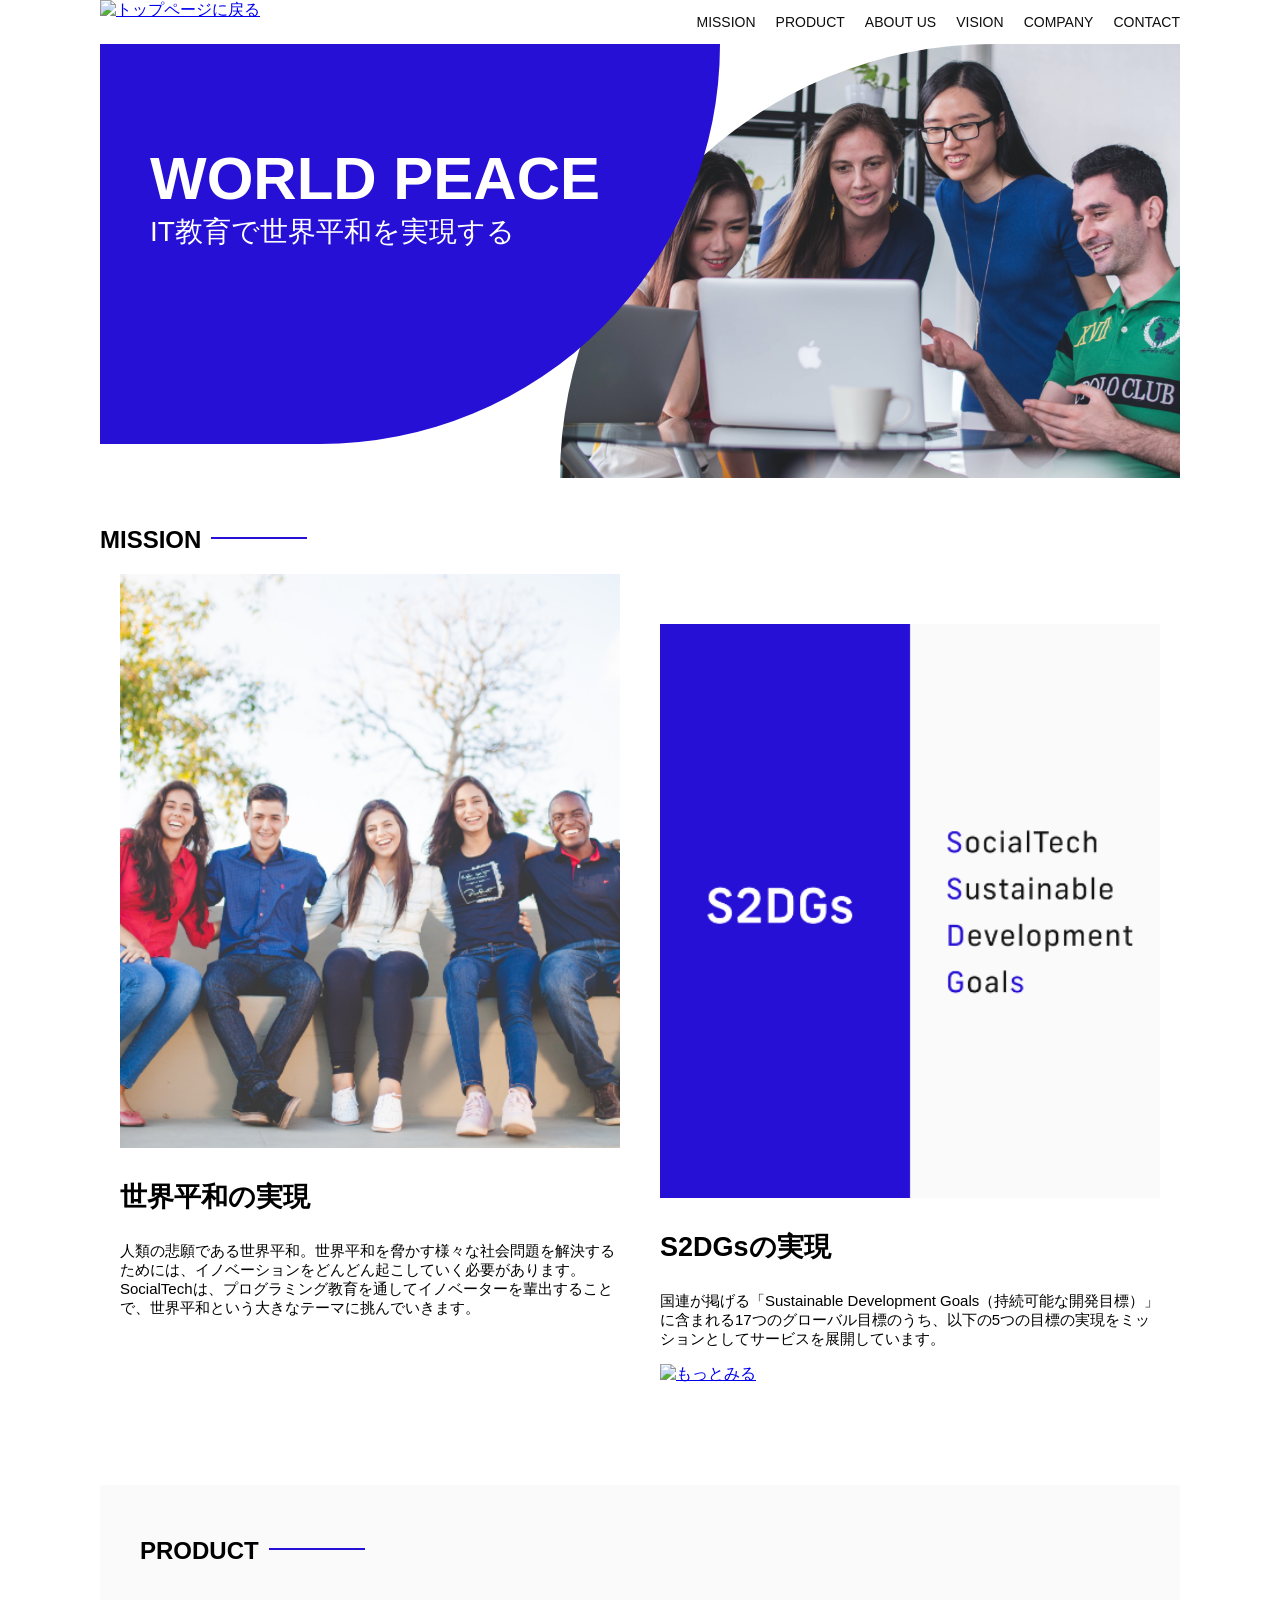
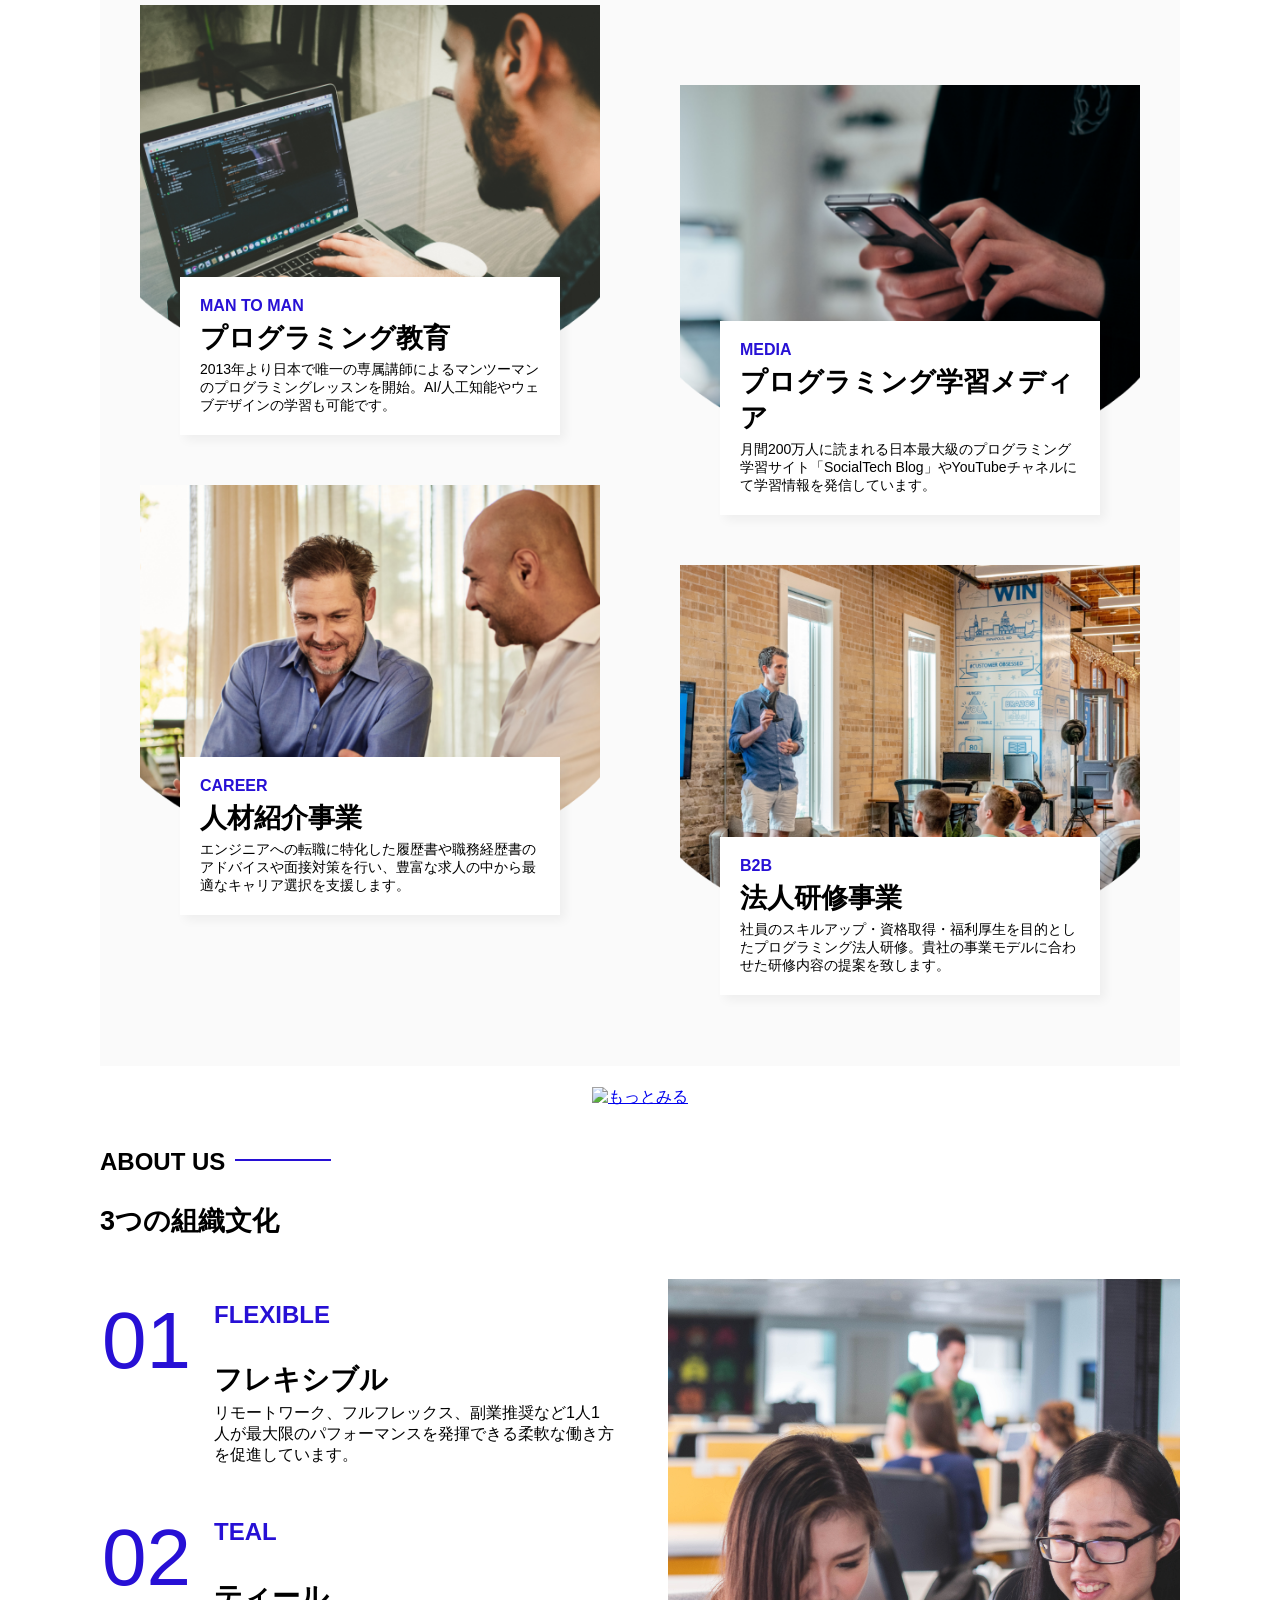
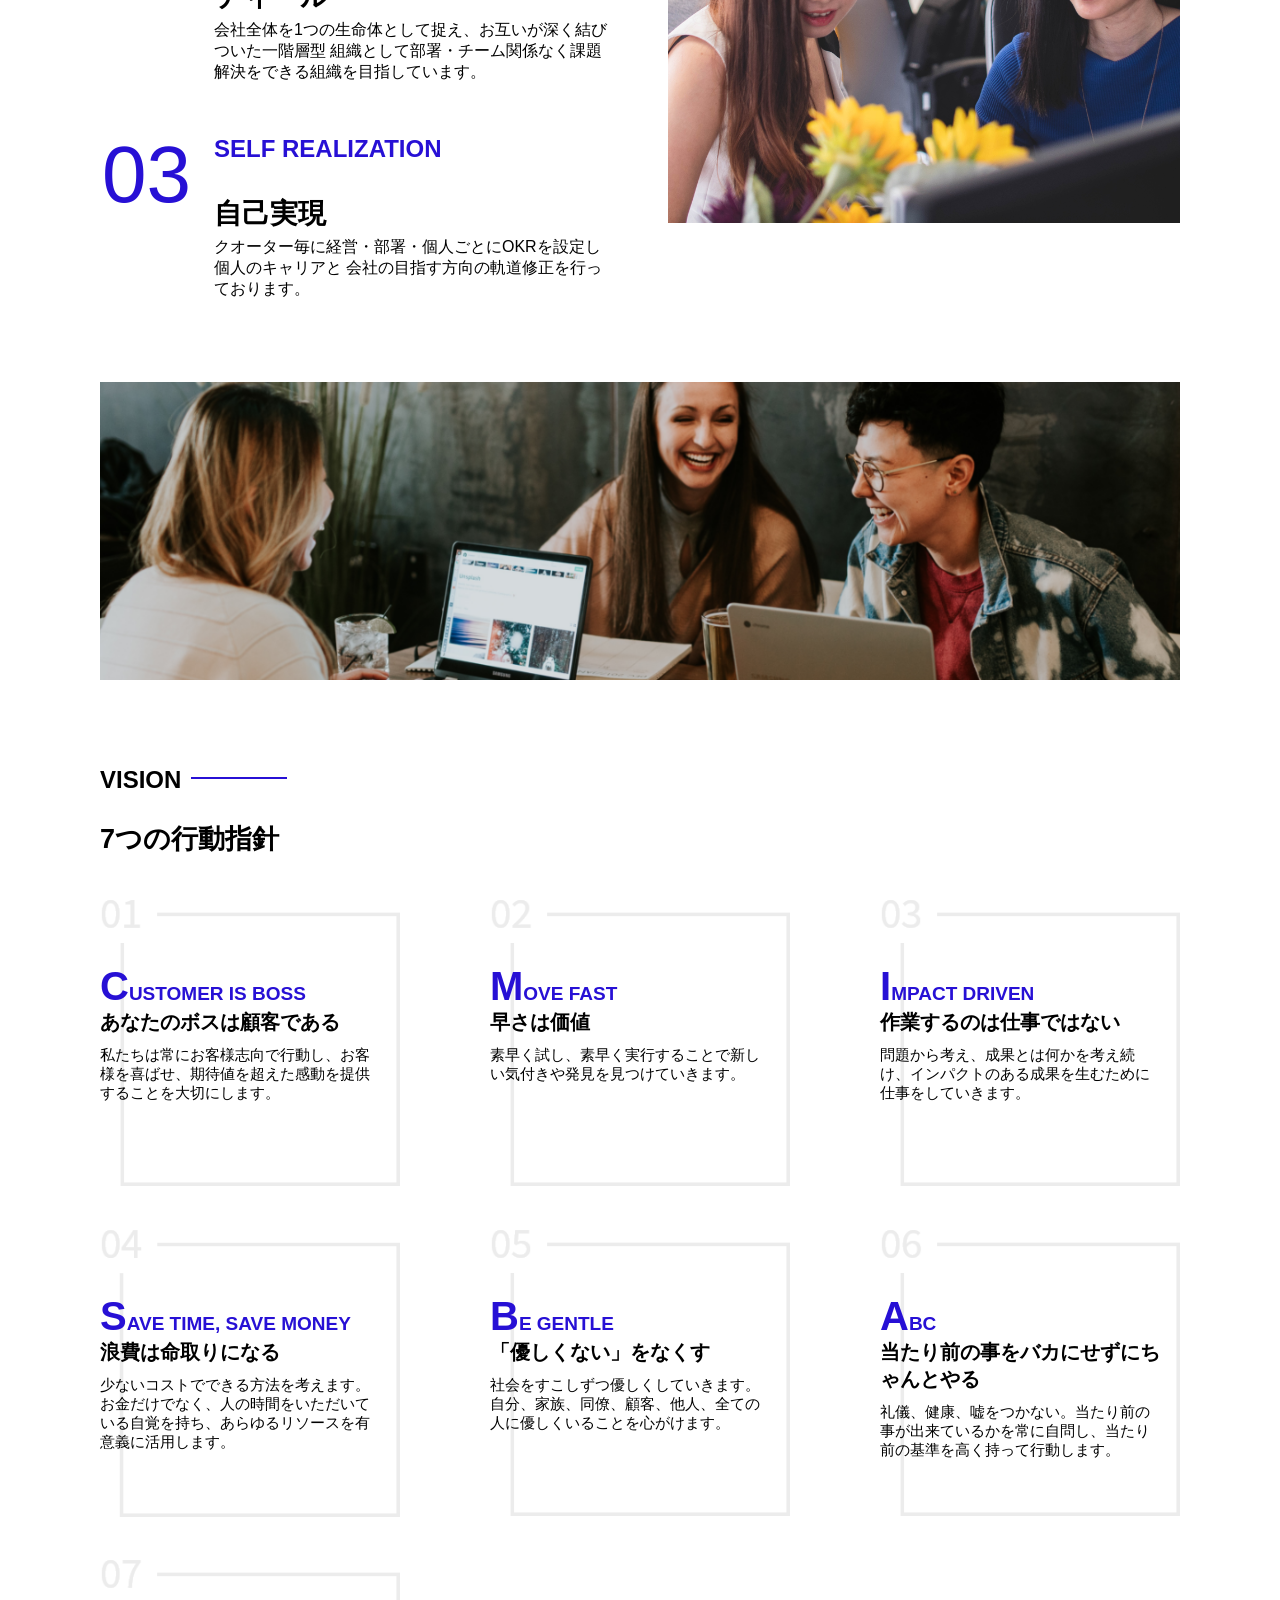
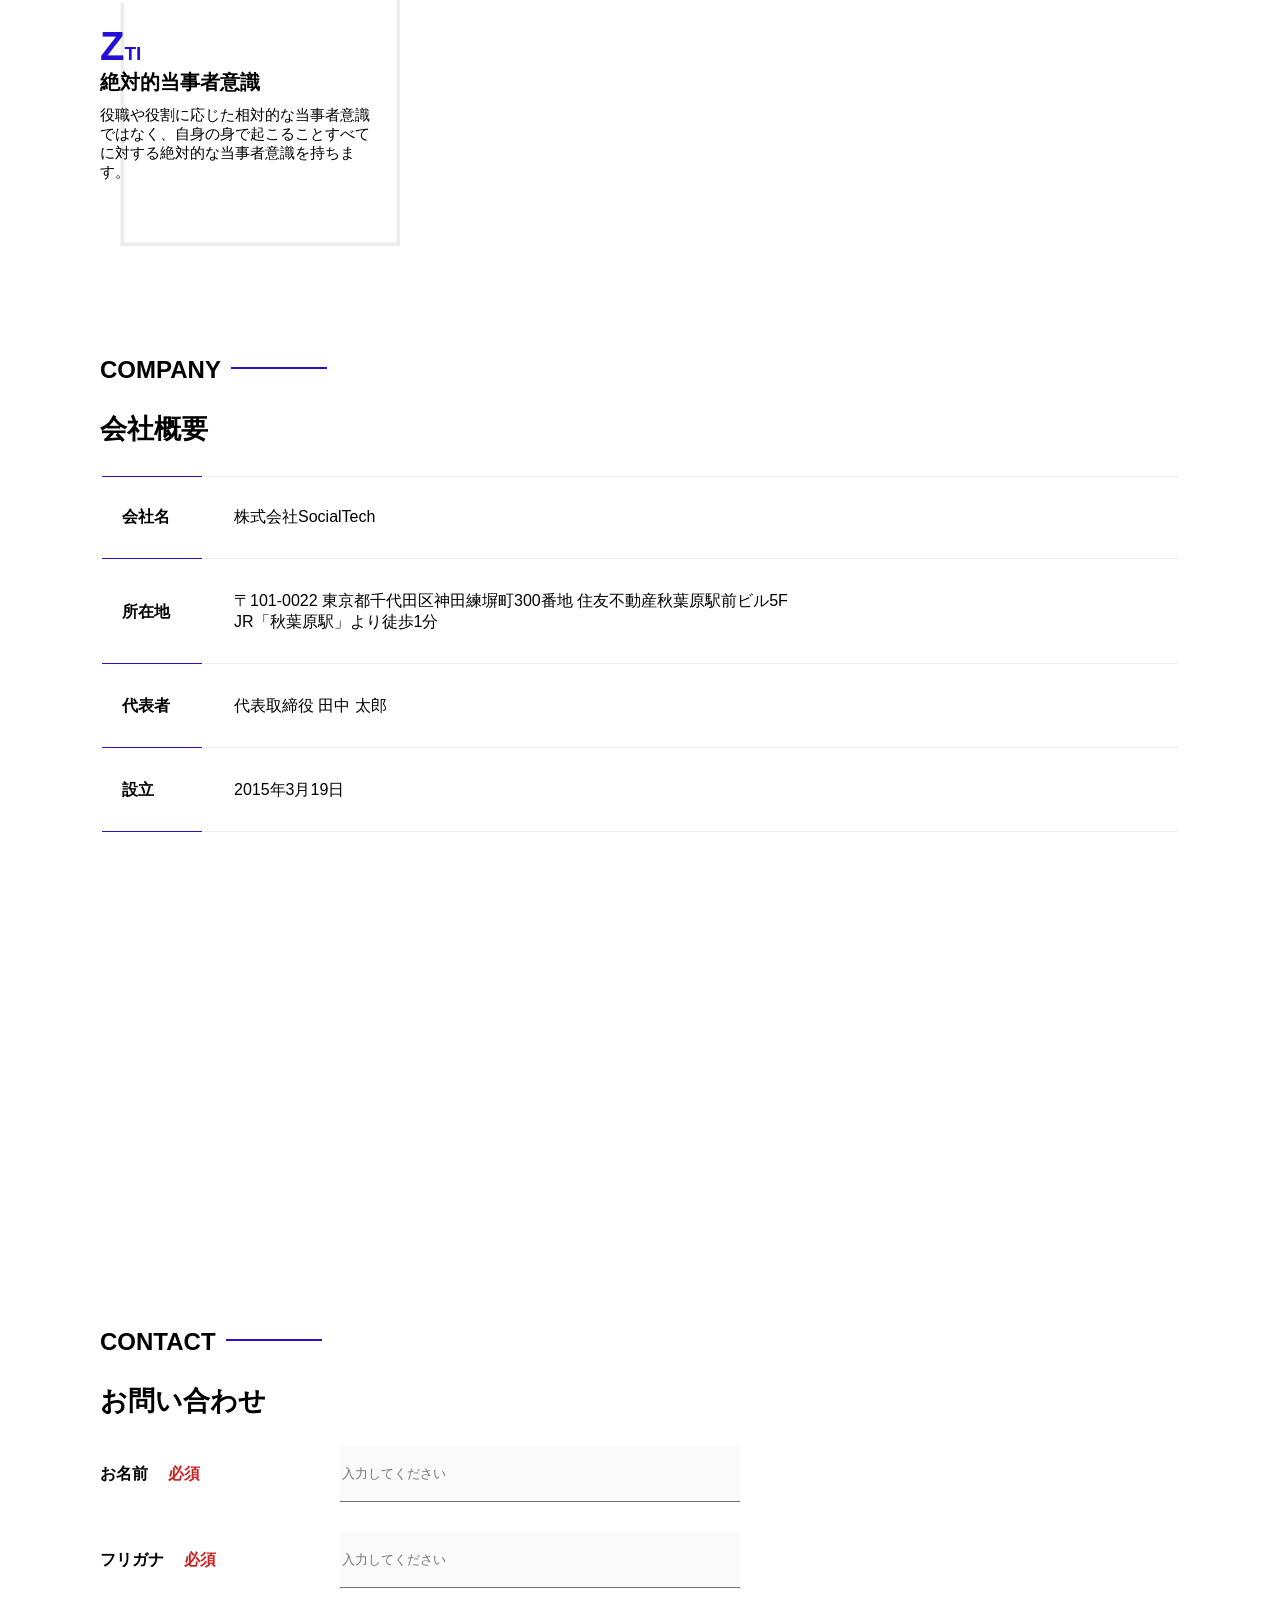
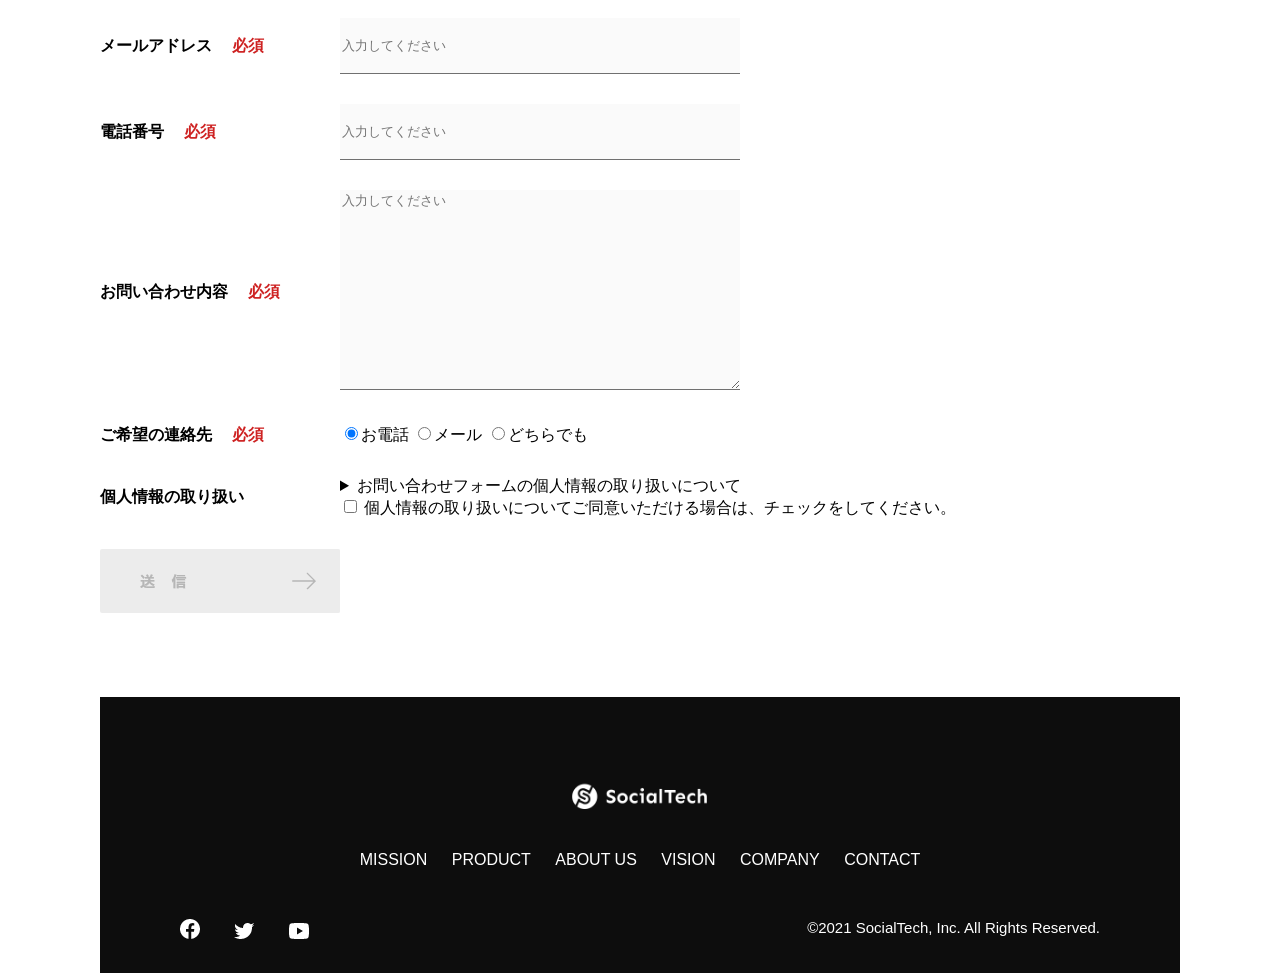
==== kadai_tutorial_output/index.html @ 0b7f83a7 "Add files via upload" ====
<!DOCTYPE html>
<!-- saved from url=(0122)https://lms-production-media-store.s3-ap-northeast-1.amazonaws.com/assets/files/39000/e43fbb61-4b0c-412a-9ad7-df5d340bc269 -->
<html>
  <head><meta http-equiv="Content-Type" content="text/html; charset=UTF-8">
  <title>SocialTech</title>
  
  <meta name="description" content="SocialTechはEdTech業界のリーディングカンパニーを目指します。">
  <meta name="viewport" content="width=device-width, initi al-scale=1.0">
   <link rel="stylesheet" href="style.css">
</head>
<body>
   <!-- ヘッダー -->
   <header>
  <!-- ロゴ -->
    <a href="https://lms-production-media-store.s3-ap-northeast-1.amazonaws.com/assets/files/39000/index.html" id="logo"><img src="images/index/logo.png" alt="トップページに戻る"></a>
      
      <!-- PC用ナビゲーション -->
      <nav id="nav-pc">
        <ul>
          <li><a href="https://lms-production-media-store.s3-ap-northeast-1.amazonaws.com/assets/files/39000/mission.html">MISSION</a></li>
          <li><a href="https://lms-production-media-store.s3-ap-northeast-1.amazonaws.com/assets/files/39000/product.html">PRODUCT</a></li>
          <li><a href="https://lms-production-media-store.s3-ap-northeast-1.amazonaws.com/assets/files/39000/index.html#aboutus">ABOUT US</a></li>
          <li><a href="https://lms-production-media-store.s3-ap-northeast-1.amazonaws.com/assets/files/39000/index.html#vision">VISION</a></li>
          <li><a href="https://lms-production-media-store.s3-ap-northeast-1.amazonaws.com/assets/files/39000/index.html#company">COMPANY</a></li>
          <li><a href="https://lms-production-media-store.s3-ap-northeast-1.amazonaws.com/assets/files/39000/index.html#contact">CONTACT</a></li>
        </ul>
      </nav>
        <!-- スマホ用メニューボタン -->
       <button id="menu-sp" onclick="document.getElementById('nav-sp').style.display = 'block'">
         <img src="images/button-menu.png" alt="ナビゲーションを開く">
       </button>
        <!-- スマホ用ナビゲーション -->
       <div id="nav-sp">
         <button id="close" onclick="document.getElementById('nav-sp').style.display = 'none'">
           <img src="images/button-close.png" alt="ナビゲーションを閉じる">
         </button>
 
         <nav>
           <ul>
             <li>
               <a id="logo-sp" href="index.html" onclick="document.getElementById('nav-sp').style.display = 'none'"><img src="images/logo-sp.png" alt="トップページに戻る"></a>
             </li>
             <li><a class="menu" href="mission.html" onclick="document.getElementById('nav-sp').style.display = 'none'">MISSION</a></li>
             <li><a class="menu" href="product.html" onclick="document.getElementById('nav-sp').style.display = 'none'">PRODUCT</a></li>
             <li><a class="menu" href="index.html#aboutus" onclick="document.getElementById('nav-sp').style.display = 'none'">ABOUT US</a></li>
             <li><a class="menu" href="index.html#vision" onclick="document.getElementById('nav-sp').style.display = 'none'">VISION</a></li>
             <li><a class="menu" href="index.html#company" onclick="document.getElementById('nav-sp').style.display = 'none'">COMPANY</a></li>
             <li><a class="menu" href="index.html#contact" onclick="document.getElementById('nav-sp').style.display = 'none'">CONTACT</a></li>
           </ul>
         </nav>
         <div id="sns">
           <a href="https://www.facebook.com/sejuku2013">
             <img src="images/button-facebook.png" alt="Facebookのリンク">
           </a>
           <a href="https://twitter.com/samuraijuku">
             <img src="images/button-twitter.png" alt="Twitterのリンク">
           </a>
           <a href="https://www.youtube.com/channel/UCCFOQO5aDK0xXam4cUQXT8g">
             <img src="images/button-youtube.png" alt="YouTubeのリンク">
           </a>
         </div>
       </div>
   </header>
<main>
  <article>
    <!-- メインビジュアル -->
      <section id="main-visual">
        <div id="main-message">
          <h1>WORLD PEACE</h1>
          <p>IT教育で世界平和を実現する</p>
        </div>
        <img src="images/index/index-main.png" alt="PCの周りに集まる多国籍の仲間たち">
      </section>
      <!--ミッション-->
      <section id="mission">
        <h2 class="index-h2">MISSION</h2>
        <div id="mission-flex">
          <div>
    <img id="mission-photo" src="images/index/index-mission.png" alt="屋外のベンチで写真を撮影する多国籍の仲間たち">


            <h3>世界平和の実現</h3>
<p>人類の悲願である世界平和。世界平和を脅かす様々な社会問題を解決するためには、イノベーションをどんどん起こしていく必要があります。SocialTechは、プログラミング教育を通してイノベーターを輩出することで、世界平和という大きなテーマに挑んでいきます。
 </p>
   </div>
  <div>
 <img id="s2dgs" src="images/index/s2dgs.png" alt="S2DGs">
<h3>S2DGsの実現</h3>
<p>
国連が掲げる「Sustainable Development Goals（持続可能な開発目標）」に含まれる17つのグローバル目標のうち、以下の5つの目標の実現をミッションとしてサービスを展開しています。
</p>
            <a href="https://lms-production-media-store.s3-ap-northeast-1.amazonaws.com/assets/files/39000/mission.html">
              <img src="images/index/button-more.png" alt="もっとみる">
            </a>
          </div>
        </div>
      </section>
<!-- プロダクト -->
      <section id="product">
        <h2 class="index-h2">PRODUCT</h2>
        <div class="product-flex">
          <div id="product-left">
            <div>
              <img class="product-photo" src="images/index/index-mantoman.png" alt="PCでコードを書く男性">
              <div class="product-explain">
                <span>MAN TO MAN</span>
                <h3>プログラミング教育</h3>
                <p>2013年より日本で唯一の専属講師によるマンツーマンのプログラミングレッスンを開始。AI/人工知能やウェブデザインの学習も可能です。</p>
              </div>
</div>
            <div>
              <img class="product-photo" src="images/index/index-career.png" alt="笑顔で話し合う2人の男性">
              <div class="product-explain">
                <span>CAREER</span>
                <h3>人材紹介事業</h3>
                <p>エンジニアへの転職に特化した履歴書や職務経歴書のアドバイスや面接対策を行い、豊富な求人の中から最適なキャリア選択を支援します。</p>
              </div>
                                </div>
          </div>
          <div id="product-right">
   <div>
              <img class="product-photo" src="images/index/index-media.png" alt="スマートフォンを操作する人">
              <div class="product-explain">
                <span>MEDIA</span>
                <h3>プログラミング学習メディア</h3>
                <p>月間200万人に読まれる日本最大級のプログラミング学習サイト「SocialTech Blog」やYouTubeチャネルにて学習情報を発信しています。</p>
              </div>
            </div>
            <div>
              <img class="product-photo" src="images/index/index-b2b.png" alt="講演中の男性とそれを聴く人々">
              <div class="product-explain">
                <span>B2B</span>
                <h3>法人研修事業</h3>
                <p>社員のスキルアップ・資格取得・福利厚生を目的としたプログラミング法人研修。貴社の事業モデルに合わせた研修内容の提案を致します。</p>
              </div>
            </div>
          </div>
        </div>
        <div id="product-more">
          <a href="https://lms-production-media-store.s3-ap-northeast-1.amazonaws.com/assets/files/39000/product.html">
            <img src="images/index/button-more.png" alt="もっとみる">
          </a>
        </div>
      </section>
      <!-- ABOUT US -->
      <section id="aboutus">
        <h2 class="index-h2">ABOUT US</h2>
        <h3>3つの組織文化</h3>
        <div>
          <table class="culture-table">
            <tbody><tr>
              <td class="culture-num">01</td>
              <th><span class="culture-en">FLEXIBLE</span><br>フレキシブル</th>
            </tr>
            <tr>
              <td>
              </td>
              <td class="culture-description">リモートワーク、フルフレックス、副業推奨など1人1人が最大限のパフォーマンスを発揮できる柔軟な働き方を促進しています。</td>
            </tr>
            <tr>
              <td class="culture-num">02</td>
              <th><span class="culture-en">TEAL</span><br>ティール</th>
            </tr>
            <tr>
              <td>
              </td>
              <td class="culture-description">会社全体を1つの生命体として捉え、お互いが深く結びついた一階層型 組織として部署・チーム関係なく課題解決をできる組織を目指しています。</td>
            </tr>
            <tr>
              <td class="culture-num">03</td>
              <th><span class="culture-en">SELF REALIZATION</span><br>自己実現</th>
            </tr>
            <tr>
              <td>
              </td>
              <td class="culture-description">クオーター毎に経営・部署・個人ごとにOKRを設定し個人のキャリアと 会社の目指す方向の軌道修正を行っております。</td>
            </tr>
          </tbody></table>
          <img class="culture-img" src="images/index/index-aboutus1.png" alt="笑顔で話し合う2人の女性">
        </div>
        <img class="culture-img2" src="images/index/index-aboutus2.png" alt="笑顔で話し合う3人の男女">
</section>
      <!-- VISION -->
        <section id="vision">
          <h2 class="index-h2">VISION</h2>
          <h3>7つの行動指針</h3>
          <div>
            <div class="vision-box">
              <img src="images/index/vision-01.png" alt="01">
              <div>
                <h4>CUSTOMER IS BOSS</h4>
                <h5>あなたのボスは顧客である</h5>
                <p>私たちは常にお客様志向で行動し、お客様を喜ばせ、期待値を超えた感動を提供することを大切にします。</p>
              </div>
            </div>
              <div class="vision-box">
               <img src="images/index/vision-02.png" alt="02">
               <div>
                 <h4>MOVE FAST</h4>
                 <h5>早さは価値</h5>
                 <p>素早く試し、素早く実行することで新しい気付きや発見を見つけていきます。</p>
                     </div>
             </div>
             <div class="vision-box">
               <img src="images/index/vision-03.png" alt="03">
               <div>
                 <h4>IMPACT DRIVEN</h4>
                 <h5>作業するのは仕事ではない</h5>
                 <p>問題から考え、成果とは何かを考え続け、インパクトのある成果を生むために仕事をしていきます。</p>
                                </div>
             </div>
             <div class="vision-box">
               <img src="images/index/vision-04.png" alt="04">
               <div>
                 <h4>SAVE TIME, SAVE MONEY</h4>
                 <h5>浪費は命取りになる</h5>
                 <p>少ないコストでできる方法を考えます。お金だけでなく、人の時間をいただいている自覚を持ち、あらゆるリソースを有意義に活用します。</p>
               </div>
             </div>
             <div class="vision-box">
               <img src="images/index/vision-05.png" alt="05">
               <div>
                 <h4>BE GENTLE</h4>
                 <h5>「優しくない」をなくす</h5>
                 <p>社会をすこしずつ優しくしていきます。自分、家族、同僚、顧客、他人、全ての人に優しくいることを心がけます。</p>
               </div>
             </div>
             <div class="vision-box">
               <img src="images/index/vision-06.png" alt="06">
               <div>
                 <h4>ABC</h4>
                 <h5>当たり前の事をバカにせずにちゃんとやる</h5>
                 <p>礼儀、健康、嘘をつかない。当たり前の事が出来ているかを常に自問し、当たり前の基準を高く持って行動します。</p>
               </div>
             </div>
             <div class="vision-box">
               <img src="images/index/vision-07.png" alt="07">
               <div>
                 <h4>ZTI</h4>
                 <h5>絶対的当事者意識</h5>
                 <p>役職や役割に応じた相対的な当事者意識ではなく、自身の身で起こることすべてに対する絶対的な当事者意識を持ちます。</p>
               </div>
             </div>
          </div>
        </section>
<!-- COMPANY -->
<section id="company">
  <h2 class="index-h2">COMPANY</h2>
  <h3>会社概要</h3>

  <table id="company-table">
    <tr>
      <th class="tableheader tableheader-first">会社名</th>
      <td class="cell cell-first">株式会社SocialTech</td>
    </tr>
    <tr>
      <th class="tableheader">所在地</th>
      <td class="cell">
        〒101-0022 東京都千代田区神田練塀町300番地 住友不動産秋葉原駅前ビル5F<br>
        JR「秋葉原駅」より徒歩1分
      </td>
    </tr>
    <tr>
      <th class="tableheader">代表者</th>
      <td class="cell">代表取締役 田中 太郎</td>
    </tr>
    <tr>
      <th class="tableheader">設立</th>
      <td class="cell">2015年3月19日</td>
    </tr>
  </table>
  <iframe
src="https://www.google.com/maps/embed?pb=!1m18!1m12!1m3!1d3240.0688551336807!2d139.7720776771055!3d35.69992317258124!2m3!1f0!2f0!3f0!3m2!1i1024!2i768!4f13.1!3m3!1m2!1s0x60188fee13660e23%3A0x77137876edf742ac!2z5L2P5Y-L5LiN5YuV55Sj56eL6JGJ5Y6f6aeF5YmN44OT44Or!5e0!3m2!1sja!2sjp!4v1704858013291!5m2!1sja!2sjp"
style="border:0"
allowfullscreen=""
loading="lazy">
</iframe>
</section>
<!-- お問い合わせフォーム -->
<section id="contact">
  <h2 class="index-h2">CONTACT</h2>
  <h3>お問い合わせ</h3>
  <form>
    <div>
  <div class="contact-heading">
    <label class="contact-label">
      お名前<span class="contact-span">必須</span>
    </label>
  </div>
  <div>
    <input
      type="text"
      name="name"
      placeholder="入力してください"
      class="contact-textbox">
  </div>
</div>
<div>
  <div class="contact-heading">
    <label class="contact-label">
      フリガナ<span class="contact-span">必須</span>
    </label>
  </div>
  <div>
    <input
      type="text"
      name="furigana"
      placeholder="入力してください"
      class="contact-textbox">
  </div>
</div>
<div>
  <div class="contact-heading">
    <label class="contact-label">
      メールアドレス<span class="contact-span">必須</span>
    </label>
  </div>
  <div>
    <input type="email"name="email"placeholder="入力してください"class="contact-textbox">
  </div>
  </div>
  <div>
  <div class="contact-heading">
    <label class="contact-label">
      電話番号<span class="contact-span">必須</span>
    </label>
  </div>

  <div>
    <input
      type="tel"
      name="tel"
      placeholder="入力してください"
      class="contact-textbox">
  </div>
</div>
  <div>
  <div class="contact-heading">
    <label class="contact-label">
      お問い合わせ内容<span class="contact-span">必須</span>
    </label>
  </div>
 <div>
    <textarea class="contact-textarea " placeholder="入力してください" name="message"></textarea>
  </div>
</div>
<div>
 <div class="contact-heading">
                <label class="contact-label">ご希望の連絡先<span class="contact-span">必須</span></label>
              </div>
              <div><input class="radiobutton" type="radio" value="tel" name="contact" checked><label>お電話</label> <input class="radiobutton" type="radio" value="mail" name="contact"><label>メール</label> <input class="radiobutton" type="radio" value="both" name="contact"><label>どちらでも</label></div>
            </div>
            <div>
              <div class="contact-heading">
                <label class="contact-label">個人情報の取り扱い</label>
              </div>
              <div>
                <details>
                  <summary>お問い合わせフォームの個人情報の取り扱いについて</summary>
                  <div>
                    <dl>
                      <dt>１．組織の名称又は氏名</dt>
                      <dd>株式会社SocialTech</dd>
                      <dt>２．個人情報保護管理者（若しくはその代理人）の氏名又は職名、所属及び連絡先</dt>
                      <dd>
                        <p>鈴木 一郎 コーポレート部</p>
                        <p>メールアドレス：samurai@example.com</p>
                        <p>TEL：03-1234-5678</p>
                      </dd>
                      <dt>３．個人情報の利用目的</dt>
                      <dd>
                        <ul>
                          <li>本サービス及び本サービスに関連する情報の提供又はそれらに関する連絡のため</li>
                          <li>ユーザーの本人確認のため</li>
                          <li>当社サービスのご案内のため</li>
                          <li>当社の商品等の広告または宣伝（電子メールによるものを含むものとします。）</li>
                        </ul>
                      </dd>
                      <dt>４．個人情報の取り扱い業務の委託</dt>
                      <dd>個人情報の取扱業務の全部または一部を外部に業務委託する場合があります。その際、弊社は、個人情報を適切に保護できる管理体制を敷き実行していることを条件として委託先を厳選したうえで、機密保持契約を委託先と締結し、お客様の個人情報を厳密に管理させます。</dd>
                      <dt>５．個人情報の開示等の請求</dt>
                      <dd>
                        お客様は、弊社に対してご自身の個人情報の開示等（利用目的の通知、開示、内容の訂正・追加・削除、利用の停止または消去、第三者への提供の停止）に関して、当社問合わせ窓口に申し出ることができます。<br>
                        その際、弊社はお客様ご本人を確認させていただいたうえで、合理的な期間内に対応いたします。<br>
                        なお、個人情報に関する弊社問合わせ先は、次の通りです。
                      </dd>
                      <dd>
                        <p>株式会社SocialTech　個人情報問合せ窓口</p>
                        <p>〒150-0043　東京都千代田区神田練塀町300番地 住友不動産秋葉原駅前ビル5F</p>
                        <p>メールアドレス：samurai@example.com　TEL：03-1234-5678</p>
                      </dd>

                      <dt>６．個人情報を提供されることの任意性について</dt>
                      <dd>お客様がご自身の個人情報を弊社に提供されるか否かは、お客様のご判断によりますが、もしご提供されない場合には、適切なサービスが提供できない場合がありますので予めご了承ください。</dd>
                    </dl>
                  </div>
                </details>
                <input type="checkbox" name="agree">
                <span>個人情報の取り扱いについてご同意いただける場合は、チェックをしてください。</span>
              </div>
            </div>
             <input type="image" src="images/button-submit.png" alt="送信する">
          </form>
        </section>
      </article>
    </main>
   <footer>
      <div id="footer-logo">
        <img src="images/logo-sp.png" alt="SocialTech">
      </div>
      <div id="footer-link">
        <a href="mission.html">MISSION</a>
        <a href="product.html">PRODUCT</a>
        <a href="index.html#aboutus">ABOUT US</a>
        <a href="index.html#vision">VISION</a>
        <a href="index.html#company">COMPANY</a>
        <a href="index.html#contact">CONTACT</a>
      </div>
      <div id="sns-footer">
         <div class="sns-btns">
           <a href="https://www.facebook.com/sejuku2013"><img src="images/button-facebook.png" alt="Facebookのリンク"></a>
           <a href="https://twitter.com/samuraijuku"><img src="images/button-twitter.png" alt="Twitterのリンク"></a>
           <a href="https://www.youtube.com/channel/UCCFOQO5aDK0xXam4cUQXT8g"><img src="images/button-youtube.png" alt="YouTubeのリンク"></a>
         </div>
         <p id="copyright">&copy;2021 SocialTech, Inc. All Rights Reserved.</p>
       </div>
    </footer>

</html> 
</div>
  </form>
</section>
  
  </article>
</main>
</body></html>
---- kadai_tutorial_output/style.css ----
/* PC、スマホ共通スタイル */
* {
  box-sizing: border-box;
}

p {
  font-size: 15px;
}

body {
max-width: 1080px;
  margin: 0 auto 0 auto;
  font-family: "Source Sans Pro", "Hiragino Kaku Gothic ProN", Meiryo, Arial, sans-serif;
}
/* ヘッダー */
header {
  display: flex;
  justify-content: space-between;
} 

/* ナビゲーションのレイアウト*/
#nav-pc {
  font-size: 14px;
}
 
 #nav-pc ul {
   display: flex;
   padding-left: 0;
 }
 
 #nav-pc li {
   list-style: none;
 }
 
 /* ナビゲーションのリンクの装飾設定 */
 #nav-pc a {
   text-decoration: none;
   margin-left: 20px;
   color: #0d0d0d;
 }
 
 #nav-pc a:hover {
   text-decoration: underline;
 }
 /* メインビジュアル */
#main-visual {
  position: relative;
  height: 400px;
}

#main-message {
  position: absolute;
  top: 0;
  left: 0;
  background-color: #2710d5;
  color: #ffffff;
  border-radius: 0 0 476px 0;
  max-width: 620px;
  height: 100%;
  width: 100%;
  z-index: 11;
}
#main-message > h1 {
  font-size: 60px;
  margin: 100px 0 0 50px;
}

#main-message > p {
  font-size: 28px;
  margin: 0 0 0 50px;
}
#main-visual > img {
  max-width: 620px;
  border-radius: 476px 0 0 0;
  position: absolute;
  top: 0;
  right: 0;
  z-index: 10;
}
/* 見出し */
h2 {
  margin: 40px 0 0 0;
}

h2::after {
  content: url("images/line.png");
  margin-left: 10px;
}

h3 {
  font-size: 27px;
}

/* ミッション */
#mission {
  margin: 80px auto 80px auto;
}

#mission-flex {
  display: flex;
}

#mission-flex > div {
  width: 50%;
  margin: 20px;
}

#mission-photo {
  width: 100%;
}

#s2dgs {
  margin-top: 50px;
  width: 100%;
}
/* プロダクト */
#product {
  background-color: #fafafa;
  margin: 80px 0 80px 0;
  padding: 10px 40px 0px 40px;
}

/* 外枠 */
#product .product-flex {
  margin-top: 40px;
  display: flex;
}

/* 左のカラム */
#product-left {
  width: 50%;
  margin-right: 20px;
}

/* 右のカラム */
#product-right {
  width: 50%;
  margin-left: 20px;
  margin-top: 80px;
}

/* 画像＋説明の枠 */
#product-left > div {
  position: relative;
  height: 480px;
  margin-right: 20px;
}

#product-right > div {
  position: relative;
  height: 480px;
  margin-left: 20px;
}

/* 画像 */
.product-photo {
  width: 100%;
}

/* 説明文の枠 */
.product-explain {
  background-color: #ffffff;
  position: absolute;
  left: 0;
  bottom: 50px;
  margin: 0 40px 0 40px;
  padding: 20px;
  box-shadow: 5px 5px 10px rgba(0, 0, 0, 0.05);
}

/* 説明文の英語 */
.product-explain > span {
  color: #2710d5;
  font-weight: bold;
  font-size: 16px;
  margin: 0;
}

/* 説明文の見出し */
.product-explain > h3 {
  margin: 5px 0 5px 0;
}

/* 説明文 */
.product-explain > p {
  font-size: 14px;
  margin: 0;
}

/* もっと見るボタン */
#product-more {
  text-align: center;
}

#product-more a {
  position: relative;
  bottom: -42px;
}
/* ABOUT US */
#aboutus {
  margin: 80px auto 80px auto;
}

#aboutus > h3 {
  margin-bottom: 40px;
}

.culture-table {
  width: 100%;
}

.culture-table th {
  font-size: 28px;
  text-align: left;
  padding-top: 20px;
}

.culture-num {
  font-size: 80px;
  color: #2710d5;
  padding-right: 20px;
}

.culture-en {
  color: #2710d5;
  font-size: 24px;
  display: block;
}

.culture-description {
  padding-bottom: 30px;
}
/* ABOUT US */
#aboutus {
  margin: 80px auto 80px auto;
}

/* 3つの組織文化と画像を入れる枠 */
#aboutus > div {
  display: flex;
}
/* ABOUT US */
#aboutus {
  margin: 80px auto;
}

/* 表と画像の外枠 */
#aboutus > div {
  display: flex;
}

/* 画像 */
.culture-img {
  width: 50%;
}

.culture-img2 {
  width: 100%;
  margin-top: 50px;
}
/* ABOUT US */
#aboutus {
  margin: 80px auto 80px auto;
}

/* 3つの組織文化と画像を入れる枠 */
#aboutus > div {
  display: flex;
}

/* 画像 */
.culture-img {
  width: 50%;
  align-self: flex-start;
}

.culture-img2 {
  margin-top: 50px;
  width: 100%;
}

/* 3つの組織文化の表 */
.culture-table {
  margin-right: 50px;
}

/* 番号 */
.culture-num {
  font-size: 80px;
  color: #2710d5;
  padding: 0 20px 0 0;
}

/* 見出し */
.culture-table th {
  text-align: left;
  font-size: 28px;
  font-weight: bold;
}

/* 組織文化英語 */
.culture-en {
  color: #2710d5;
  font-size: 24px;
}

/* 説明文 */
.culture-description {
  margin: 0;
}
/*======== 前略 ========*/

/* ABOUT US */
#aboutus {
  margin: 80px auto 80px auto;
}

/* ３つの組織文化と写真を入れる枠 */
#aboutus > div {
  display: flex;
}

/* 画像 */
.culture-img {
  width: 50%;
  align-self: flex-start;
}

.culture-img2 {
  margin-top: 50px;
  width: 100%;
}

/* 3つの組織文化の表 */
.culture-table {
  margin-right: 50px;
}

/* 番号 */
.culture-num {
  font-size: 80px;
  color: #2710d5;
  padding: 0 20px 0 0;
}

/* 見出し */
.culture-table th {
  text-align: left;
  font-size: 28px;
  font-weight: bold;
}

/* 組織文化英語 */
.culture-en {
  color: #2710d5;
  font-size: 24px;
}

/* 説明文 */
.culture-description {
  margin: 0;
}

 /* ビジョン */
 #vision {
   margin: 80px auto 80px auto;
 }
 
 /* セクション内の外枠*/
 #vision > div {
   display: flex;
   justify-content: space-between;
   flex-wrap: wrap;
 }
 
 /*7つの行動指針の枠*/
 .vision-box {
   width: 300px;
   height: 300px;
   margin-bottom: 30px;
   position: relative;
 }
 .vision-box > img {
  width: 100%;
  position: relative;
  z-index: 30;
}

.vision-box > div {
  position: absolute;
  top: 0;
  left: 0;
  z-index: 31;
  margin-right: 20px;
}

.vision-box > div > h4 {
  color: #2710d5;
  font-size: 19px;
  margin: 80px 0 0 0;
}

.vision-box > div > h4::first-letter {
  font-size: 40px;
}

.vision-box > div > h5 {
  font-size: 20px;
  margin: 0;
}

.vision-box > div > p {
  margin: 10px 0 0 0;
}
/* 会社概要 */
#company {
  margin: 80px auto 80px auto;
}

#company-table {
  width: 100%;
}

.tableheader {
  text-align: left;
  padding: 20px;
  border-bottom-color: #2710d5;
  border-bottom-width: 1px;
  border-bottom-style: solid;
  width: 100px;
}

.tableheader-first {
  border-top-color: #2710d5;
  border-top-width: 1px;
  border-top-style: solid;
}

.cell {
  padding: 30px;
  border-bottom-color: #ececec;
  border-bottom-width: 1px;
  border-bottom-style: solid;
}

.cell-first {
  border-top-color: #ececec;
  border-top-width: 1px;
  border-top-style: solid;
}
#company > iframe {
  width: 100%;
  height: 368px;
  margin-top: 40px;
}
/* お問い合わせ */
#contact {
  margin: 80px auto 80px auto;
}

/* 外枠 */
#contact > form > div {
  display: flex;
  flex-direction: row;
  flex-wrap: wrap;
  padding-bottom: 30px;
}

/* 左列の見出し */
.contact-heading {
  width: 240px;
  align-self: center;
}

/* 見出しのラベル */
.contact-label {
  font-weight: bold;
}

/* 必須 */
.contact-span {
  color: #ce2222;
  margin: 0 0 0 20px;
  font-weight: bold;
}
/* テキストボックス */
 .contact-textbox {
   border-top: 0px;
   border-left: 0px;
   border-right: 0px;
   border-bottom-width: 1px;
   border-bottom-color: #707070;
   border-style: solid;
   background-color: #fafafa;
   width: 400px;
   height: 56px;
 }
 
 /* お問い合わせ内容のテキストエリア */
 .contact-textarea {
   border-top: 0px;
   border-left: 0px;
   border-right: 0px;
   border-bottom-width: 1px;
   border-bottom-color: #707070;
   background-color: #fafafa;
   width: 400px;
   height: 200px;
}
/* 個人情報の取り扱い */
 #contact dt {
   font-weight: bold;
 }
 
 #contact dd {
   margin: 0 0 16px 0;
 }
 
 #contact dd p {
   margin: 0;
 }
 
 #contact dd ul {
   padding-left: 0;
 }
 
 #contact dd li {
   margin-bottom: 0;
   list-style: none;
 }
 /* フッター */
 footer {
   background-color: #0d0d0d;
   text-align: center;
   padding: 80px 80px 30px 80px;
 }
 
 #footer-logo {
   margin-bottom: 30px;
 }
 #footer-link {
   margin-bottom: 50px;
 }
 
 #footer-link > a {
   text-decoration: none;
   margin: 10px;
   color: #ffffff;
 }
 
 #footer-link > a:hover {
   text-decoration: underline;
 }
 #sns-footer {
   display: flex;
   justify-content: space-between;
 }
 
 #sns-footer a {
   margin-right: 30px;
 }
 
 #copyright {
   color: #ffffff;
   margin: 0;
 }

 
/*======== 前略 ========*/
#sns-footer {
  display: flex;
  justify-content: space-between;
}

#sns-footer a {
  margin-right: 30px;
}

#copyright {
  color: #ffffff;
  margin: 0;
}

 /* mission.html用スタイル */
 /* ミッションのメインビジュアル */
 .mission-main-inner {
   background-image: url("images/mission/mission-main.png");
   background-repeat: no-repeat;
   background-position-y: center;
 }
 
 #mission-title {
   background-color: #2710d5;
   width: 368px;
   color: #ffffff;
   height: 496px;
   border-radius: 0 248px 248px 0;
   position: relative;
 }
 
 #mission-title h1 {
   position: absolute;
   top: 0;
   left: 100px;
   font-size: 80px;
   line-height: 1;
 }
 
 #mission-title h1 span {
   font-size: 26px;
 }
 
 #mission-title > p {
   position: absolute;
   top: 350px;
   left: 100px;
   font-size: 16px;
 }

 #mission-s2dgs {
  padding: 20px;

 }

 .mission-h2 {
  color: #2710d5;
  font-size: 40px;

 }
 .mission-h2::after {
  content: none;
 }
 /* ミッションページ　5つのゴールの設定 */
 #mission-five-goals {
   padding: 20px;
   display: flex;
 }
 
 #mission-five-goals .five-goals-image {
   width: 30%;
   padding: 20px;
 }
 
 #mission-five-goals .five-goals-image img {
   width: 100%;
 }
 
 #mission-five-goals .five-goals-read {
   width: 70%;
   padding: 20px;
 }
 
 #mission-five-goals .five-goals-read > div {
   margin-bottom: 40px;
 }
 
 .fivegoals-image-right {
   float: right;
   margin: 20px;
 }
 
 .fivegoals-image-left {
   float: left;
   margin: 20px;
 }
 
 .fivegoals-number {
   color: #2710d5;
   font-size: 48px;
   font-weight: bold;
   margin: 0;
 }
 
 .fivegoals-h3 {
   font-size: 28px;
   margin: 0;
 }
 
 .fivegoals-p {
   margin: 0;
 }
/* プロダクトページ */
 .product-main-inner {
   background-image: url("images/product/product-main.png");
   background-repeat: no-repeat;
   background-position-y: center;
 }
 
 #product-title {
   background-color: #2710d5;
   width: 368px;
   color: #ffffff;
   height: 496px;
   border-radius: 0 248px 248px 0;
   position: relative;
 }
 
 #product-title h1 {
   position: absolute;
   top: 0;
   left: 100px;
   font-size: 80px;
   line-height: 1;
 }
 
 #product-title h1 span {
   font-size: 26px;
 }
 
 #product-title > p {
   position: absolute;
   top: 350px;
   left: 100px;
   font-size: 16px;
 }
 /* セクション */
 .product-section {
   display: flex;
   padding: 20px 20px 0;
 }
 
 .product-section .product-section-img {
   width: 450px;
 }
 
 /* 左が画像のセクション*/
 .product-section-left .product-section-img img {
   width: 100%;
   padding: 0 40px 30px 0;
   border-radius: 0 432px 0 0;
 }
 
 .product-section-left .product-read {
   width: 50%;
   flex-grow: 1;
 }
 
 .product-section-left .product-read p {
   margin-bottom: 0;
 }
 
 /* 右が画像のセクション*/
 .product-section-right {
   justify-content: space-between;
 }
 
 .product-section-right .product-section-img img {
   width: 100%;
   padding: 0 0 30px 40px;
   border-radius: 432px 0 0 0;
 }
 
 .product-section-right .product-read {
   width: 500px;
 }
 
 .product-h2 {
   color: #2710d5;
   font-size: 24px;
   margin: 0;
 }
 
 .product-h3 {
   font-size: 28px;
   margin: 0;
 }



/*====================
 スマートフォン用のスタイル
=====================*/


 /* スマホ用メニューはPCでは非表示 */

#menu-sp {
  display: none;
}

#nav-sp {
  display: none;
}
  /*====================
  スマートフォン用のスタイル
 =====================*/
 @media screen and (max-width: 767px) {
   /* PC用ナビゲーション非表示 */
   #nav-pc {display: none;
  }
   /* ハンバーガーメニュー */
   #menu-sp {
     display: block;
     background-color: transparent;
     float: right;
     padding: 0;
     border: none;
   }
 
   /* スマホ用ナビゲーションの表示切替*/
   /* 初期状態、レイアウトと非表示設定 */
   #nav-sp {
     background-color: #2710d5;
     position: fixed;
     left: 0;
     top: 0;
     height: 100%;
     width: 100%;
     display: none;
     z-index: 100;
   }
   
   /* ×ボタン */
   #close {
     position: absolute;
     top: 20px;
     right: 20px;
     background-color: transparent;
     border: none;
   }
 
   #nav-sp nav ul {
     padding-left: 0;
   }
 
   #nav-sp nav li {
     list-style: none;
   }
 
   /* ナビゲーションメニュー用ロゴ */
   #logo-sp {
     margin: 80px 0 30px 20px;
   } 
    /* ナビゲーションのリンクの装飾設定 */
  #nav-sp nav a {
    display: block;
    color: #ffffff;
  }
 
  #nav-sp nav a:hover {
     text-decoration: underline;
   }
 
   #nav-sp .menu {
     text-decoration: none;
     margin: 0 20px 0 20px;
     height: 44px;
     font-size: 16px;
     background-image: url("images/arrow.png");
     background-repeat: no-repeat;
     background-position: right top;
   }
   #sns {
    position: absolute;
    bottom: 20px;
    left: 20px;
  }

  #sns > a {
    margin-right: 30px;
  }
  #main-visual{
    position: relative;
    height: 470px;
  }
  #main-visual > div {
    text-align: center;
  height: 280px;
  }
  #main-visual h1 {
  font-size: 28px;
  margin: 90px 0 0 0;

  } 
  #main-visual > div > p {
  margin: 0;
  font-size: 15px;
  } 
  #main-visual > img {
  width: 100%;
  border-radius: 476px 0 0 0;
  top: auto;
  bottom: 0;
  }
  h2 {
    margin: 15px 0 15px 0;
  }

  h3 {
    font-size: 24px;
    margin: 10px 0 0 0;
  }
#mission {
  margin: 20px 0 20px 0;
  padding: 0 20px 0 20px;
}
#mission-flex {
  flex-direction: column;
}
#mission-flex > div {
  width: 100%;
  margin: 0;
}
#product {
  margin: 0;
  padding: 10px 20px 0 20px;
}
#product .product-flex {
  flex-direction: column;
  margin: 0;
}
#product-left,
#product-right {
  width: 100%;
  margin: 0;
}
#product-left > div,
#product-right > div {
  height: auto;
  margin: 0;
}
.product-explain {
  position: relative;
  margin: 0;
}
.product-explain > h3 {
  margin: 10px 0 10px 0;
  font-size: 24px;
}

#product-more {
  text-align: left;
}
#aboutus {
  margin: 80px 20px 80px 20px;
}
#aboutus > div {
  flex-direction: column;
}

.culture-table th {
  font-size: 16px;
}
.culture-table {
  margin-right: 0;
  padding-right: 20px;
  order: 2;
}
.culture-img{
  width: 100%;
  order: 1;
}
.culture-img2 {
  margin-top: 0;
}
.culture-num {
  padding: 0;
}
.culture-description {
  margin: 0;
 
}
#vison {
  margin: 80px 20px 80px 20px;
}
.vison-box > img {
  position: absolute;
  top: 0;
  left: 0;
}
.vision-box > div > h4 {
  margin: 60px 0 0 0;
}
#company {
  margin: 0 20px 0 20px;
}
#company > h3 {
  margin-bottom: 20px;
}
.tableheader {
  width: 50px;
}
.cell{
  padding: 20px;
}
#company > iframe {
  height: 240px;
}
#contact {
  margin: 80px 20px 80px 20px;
}
#contact > h3 {
  margin-bottom: 20px;
}
#contact > form > div {
  flex-direction: column;
  margin-bottom: 20px;
}
.contact-heading {
  align-self: auto;
  margin-bottom: 20px;
}
.contact-textbox {
  min-width: 300px;
  width: 100%;
}
.contact-textarea {
  height: 150px;
  width: 100%;
}
.radiobutton {
  margin-bottom:  20px;
}
footer {
  padding: 30px 20px 50px 20px;
  text-align: left;
}
#footer-link > a {
  maegin: 0 20px 30px 0;
  display: block;
  background-image:url("images/arrow.png");
  background-repeat: no-repeat;
  background-position: right top;
}
#footer-link > a:hover{
  text-decoration: underline;
}
#sns-footer {
  flex-direction: column;
  justify-content: flex-start;
}
#copyright {
  font-size:12px;
  margin-top: 30px;
}
 #mission-main {
     height: 256px;
     margin-top: 4%;
     position: relative;
   }
 
   .mission-main-inner {
     height: 80%;
     background-size: cover;
   }
 
   #mission-title {
     width: 136px;
     height: 256px;
     position: absolute;
     top: -10%;
   }
 
   #mission-title h1 {
     left: 20px;
     font-size: 40px;
   }
 
   #mission-title h1 span {
     font-size: 18px;
   }
 
   #mission-title > p {
     top: 180px;
     left: 20px;
     font-size: 13px;
   }
   /* ミッションページ　S2DGSの設定 */
    .mission-h2 {
      font-size: 38px;
      margin: 0px;
    }
  
    .mission-h2::after {
      content: none;
    }
  
    #mission-s2dgs > img {
      width: 100%;
    }
    /* ミッションページ　5つのゴールの設定 */
   #mission-five-goals {
     flex-direction: column;
   }
 
   #mission-five-goals > div {
     padding: 0;
   }
 
   #mission-five-goals .five-goals-image,
   #mission-five-goals .five-goals-read {
     width: 100%;
     padding: 0;
   }
 
   #mission-five-goals .five-goals-read > div {
     display: flex;
     flex-direction: column;
   }
 
   .fivegoals-image-right,
   .fivegoals-image-left {
     align-self: center;
   }
}
#product-main {
  height: 256px;
  margin-top: 4%;
  position: relative;

}
.product-main-inner {
  height: 80%;
  background-size: cover;

}
#product-tirle {
  width: 136px;
  height: 256px;
  position: absolute;
  top: -10%;

}
#product-title h1 {
  left: 20px;
  font-size: 40px;

}
#product-title h1 span {
  font-size: 18px;
}
#product-title > p {
  top: 180px;
  left: 20px;
  font-size: 13px;
}
. /* セクション */
   .product-section {
     flex-direction: column;
   }
 
   .product-section .product-section-img {
     width: 100%;
   }
   
   .product-section .product-section-img img {
     width: 100%;
     padding: 0;
   }
 
   /* 左が画像のセクション*/
   .product-section-left .product-section-img img {
     border-radius: 0 300px 0 0;
   }
 
   .product-section-left .product-read {
     width: 100%;
     flex-grow: 1;
   }
 
   /* 右が画像のセクション*/
   .product-section-right .product-section-img img {
     order: 1;
     border-radius: 300px 0 0 0;
   }
 
   .product-section-right .product-read {
     order: 2;
     width: 100%;
   }




  
  ♯nav-sp,
  #menu-sp {
  sisplay: none;
  }
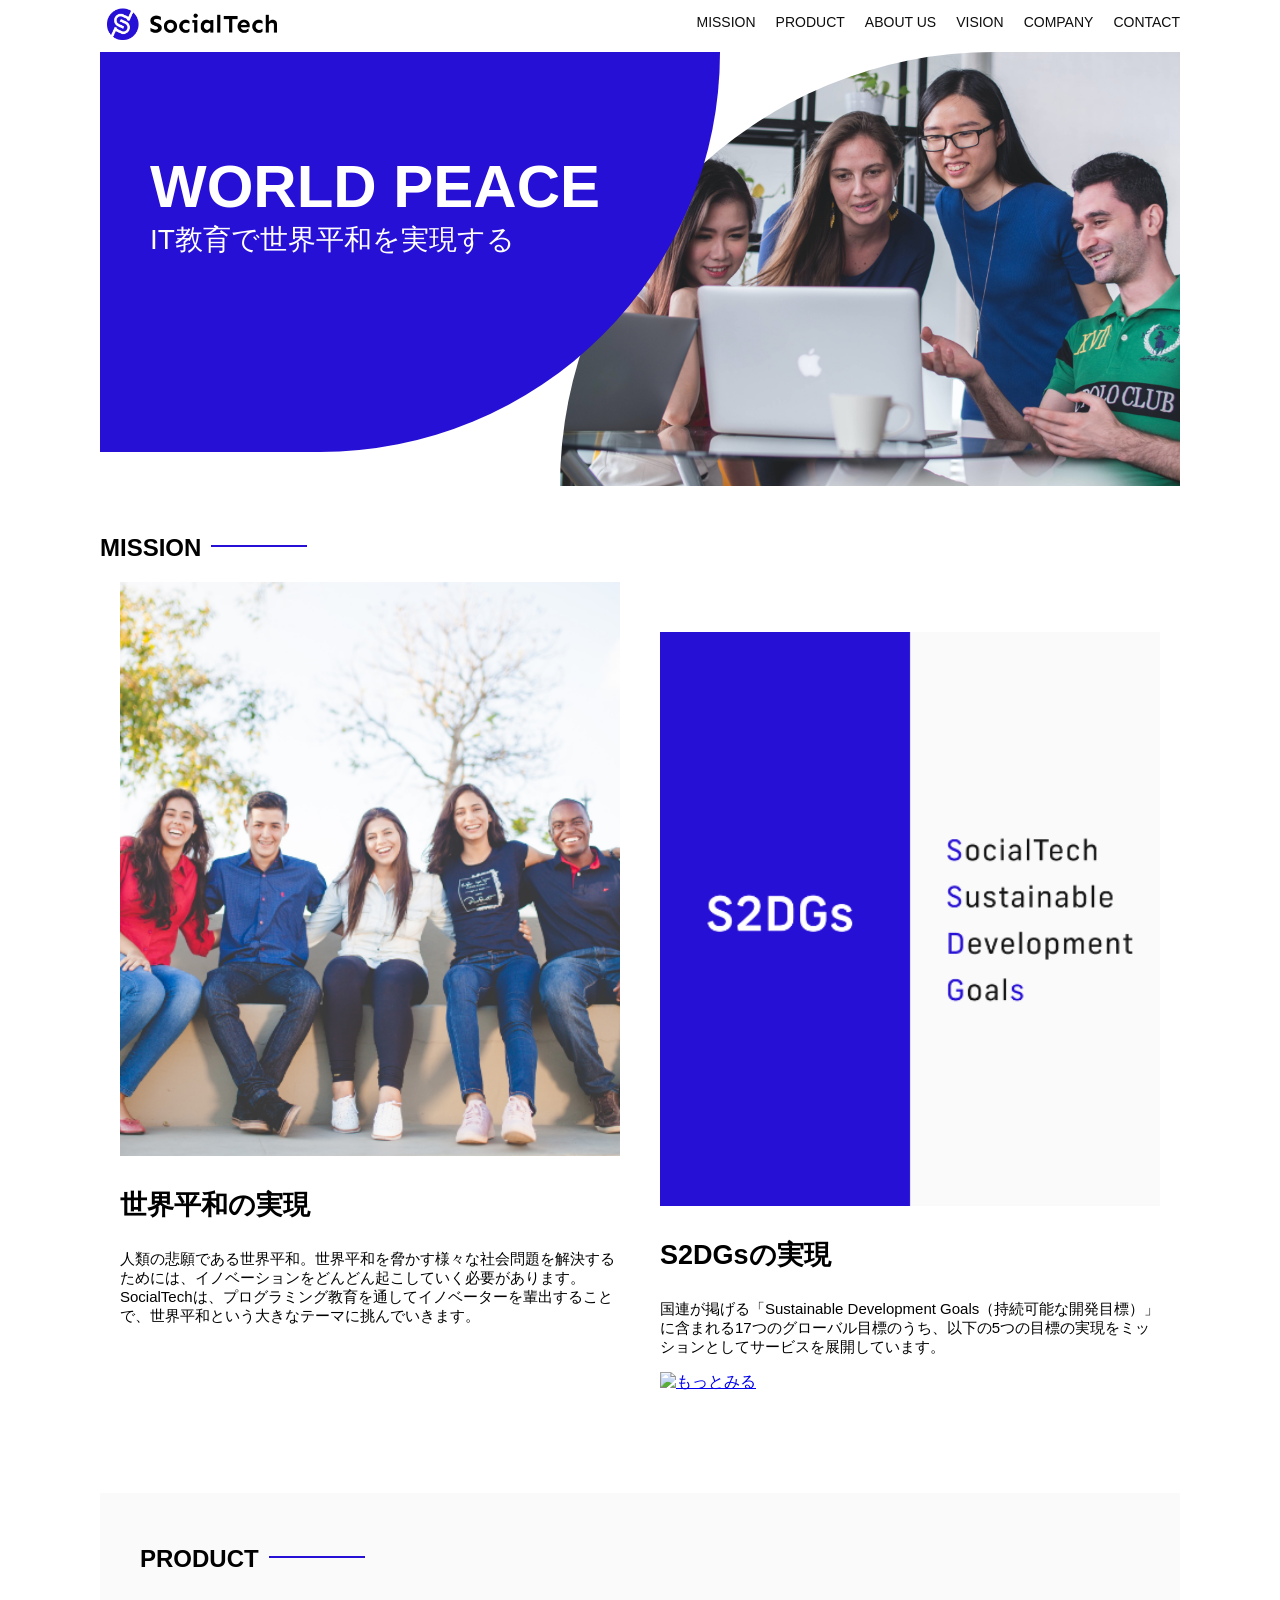
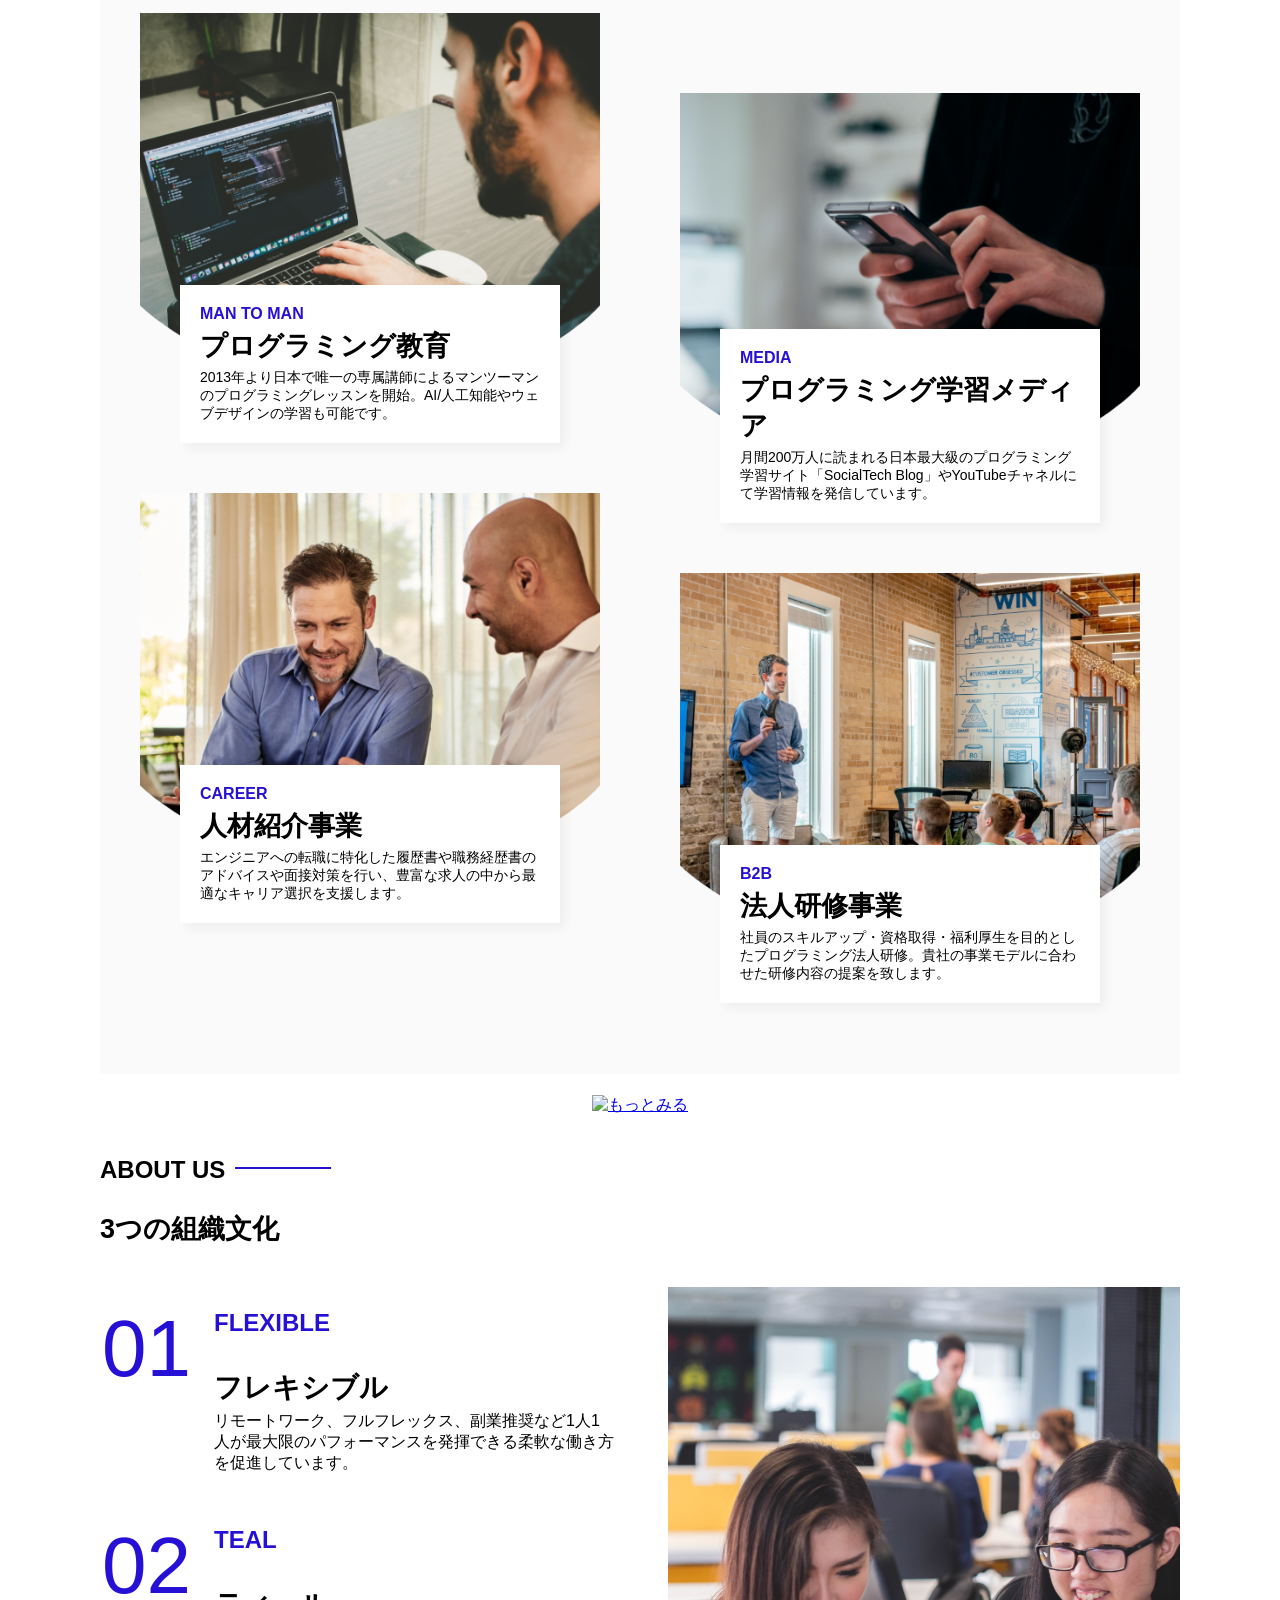
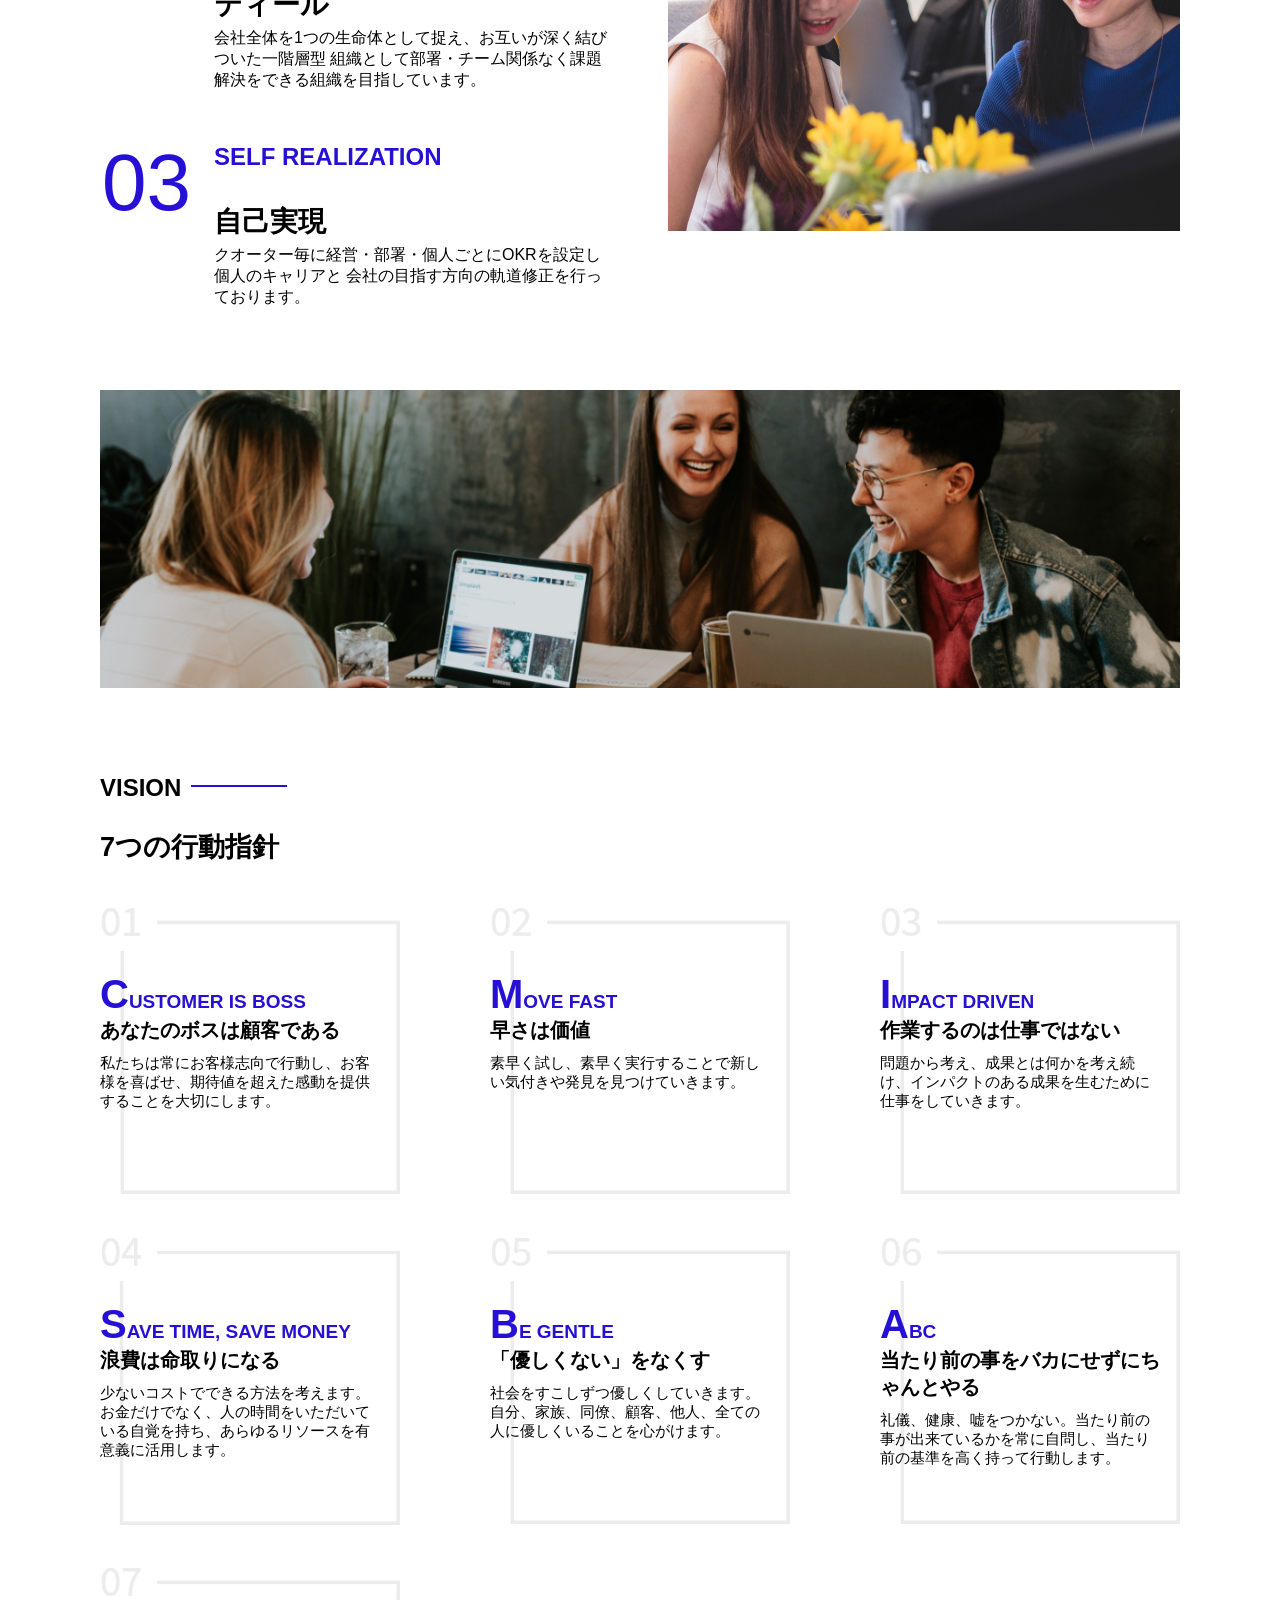
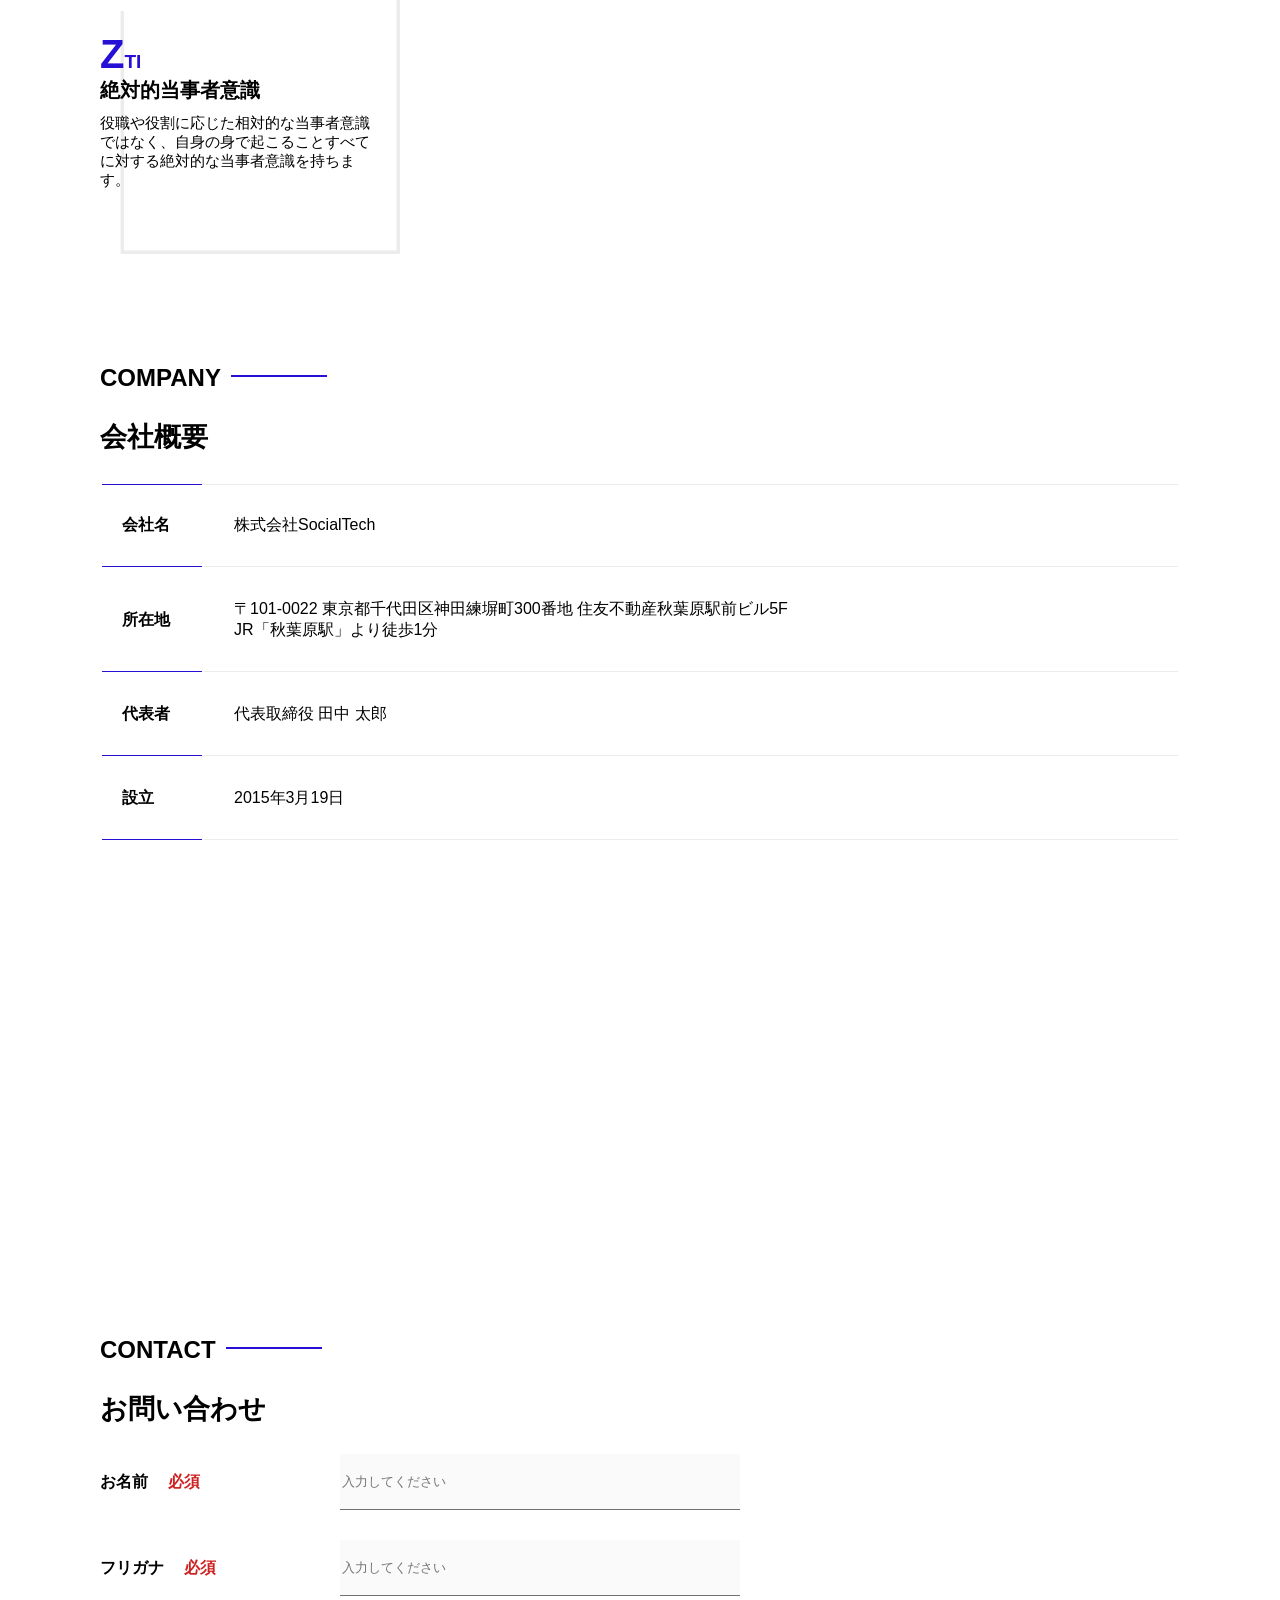
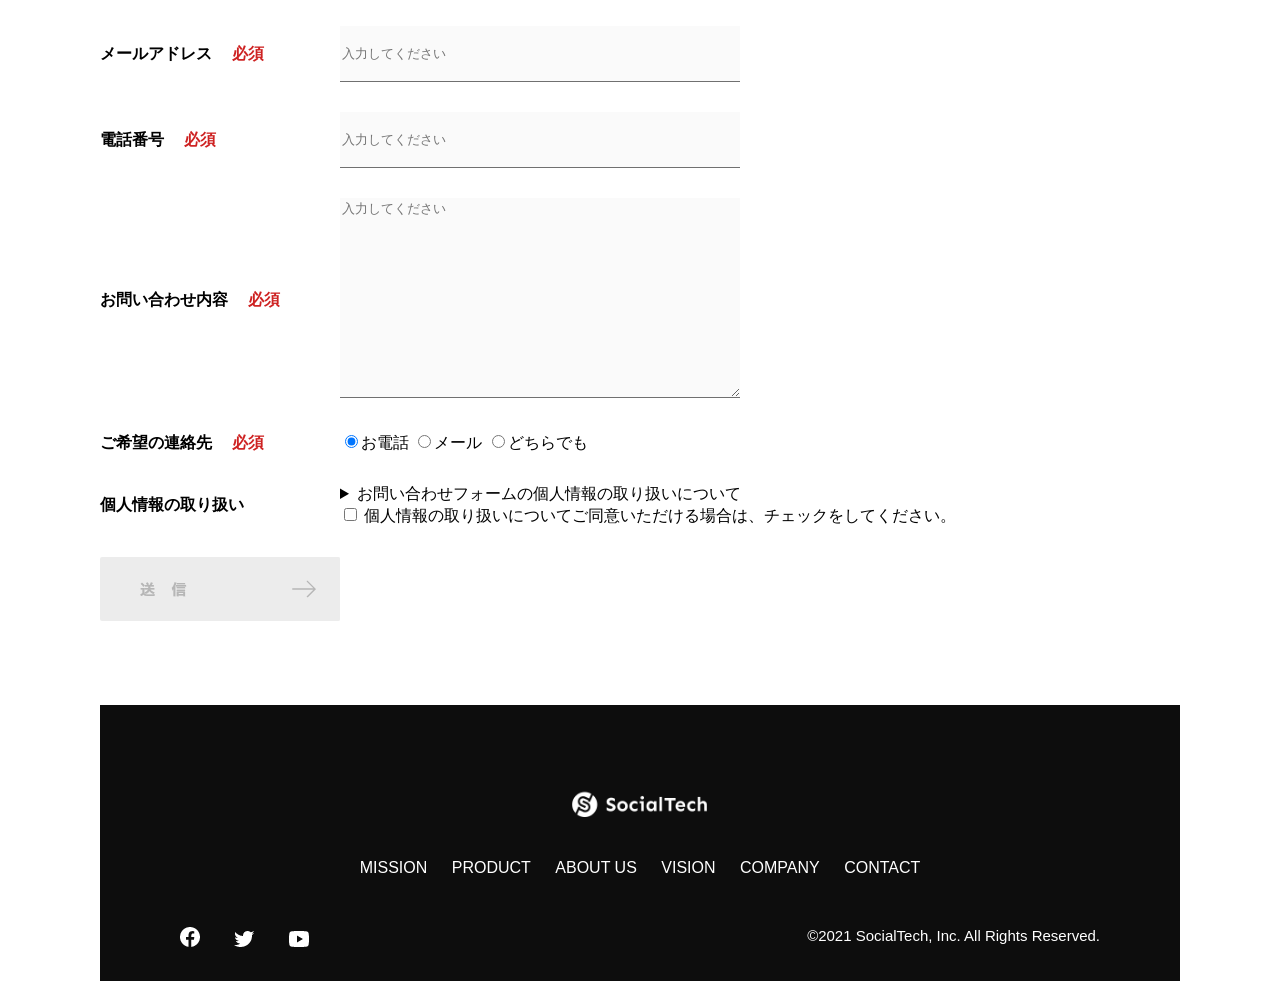
==== commit e841a07e: "Update print statement from 'Hello' to 'Goodbye'" ====
--- a/kadai_tutorial_output/index.html
+++ b/kadai_tutorial_output/index.html
@@ -12,17 +12,19 @@
    <!-- ヘッダー -->
    <header>
   <!-- ロゴ -->
-    <a href="https://lms-production-media-store.s3-ap-northeast-1.amazonaws.com/assets/files/39000/index.html" id="logo"><img src="images/index/logo.png" alt="トップページに戻る"></a>
+    <a href="index.html" id="logo">
+      <img src="images/logo.png" alt="トップページに戻る">
+    </a>
       
       <!-- PC用ナビゲーション -->
       <nav id="nav-pc">
         <ul>
-          <li><a href="https://lms-production-media-store.s3-ap-northeast-1.amazonaws.com/assets/files/39000/mission.html">MISSION</a></li>
-          <li><a href="https://lms-production-media-store.s3-ap-northeast-1.amazonaws.com/assets/files/39000/product.html">PRODUCT</a></li>
-          <li><a href="https://lms-production-media-store.s3-ap-northeast-1.amazonaws.com/assets/files/39000/index.html#aboutus">ABOUT US</a></li>
-          <li><a href="https://lms-production-media-store.s3-ap-northeast-1.amazonaws.com/assets/files/39000/index.html#vision">VISION</a></li>
-          <li><a href="https://lms-production-media-store.s3-ap-northeast-1.amazonaws.com/assets/files/39000/index.html#company">COMPANY</a></li>
-          <li><a href="https://lms-production-media-store.s3-ap-northeast-1.amazonaws.com/assets/files/39000/index.html#contact">CONTACT</a></li>
+          <li><a href="mission.html">MISSION</a></li>
+          <li><a href="product.html">PRODUCT</a></li>
+          <li><a href="index.html#aboutus">ABOUT US</a></li>
+          <li><a href="index.html#vision">VISION</a></li>
+          <li><a href="index.html#company">COMPANY</a></li>
+          <li><a href="index.html#contact">CONTACT</a></li>
         </ul>
       </nav>
         <!-- スマホ用メニューボタン -->
@@ -433,4 +435,4 @@
   
   </article>
 </main>
-</body></html>+</body></html>
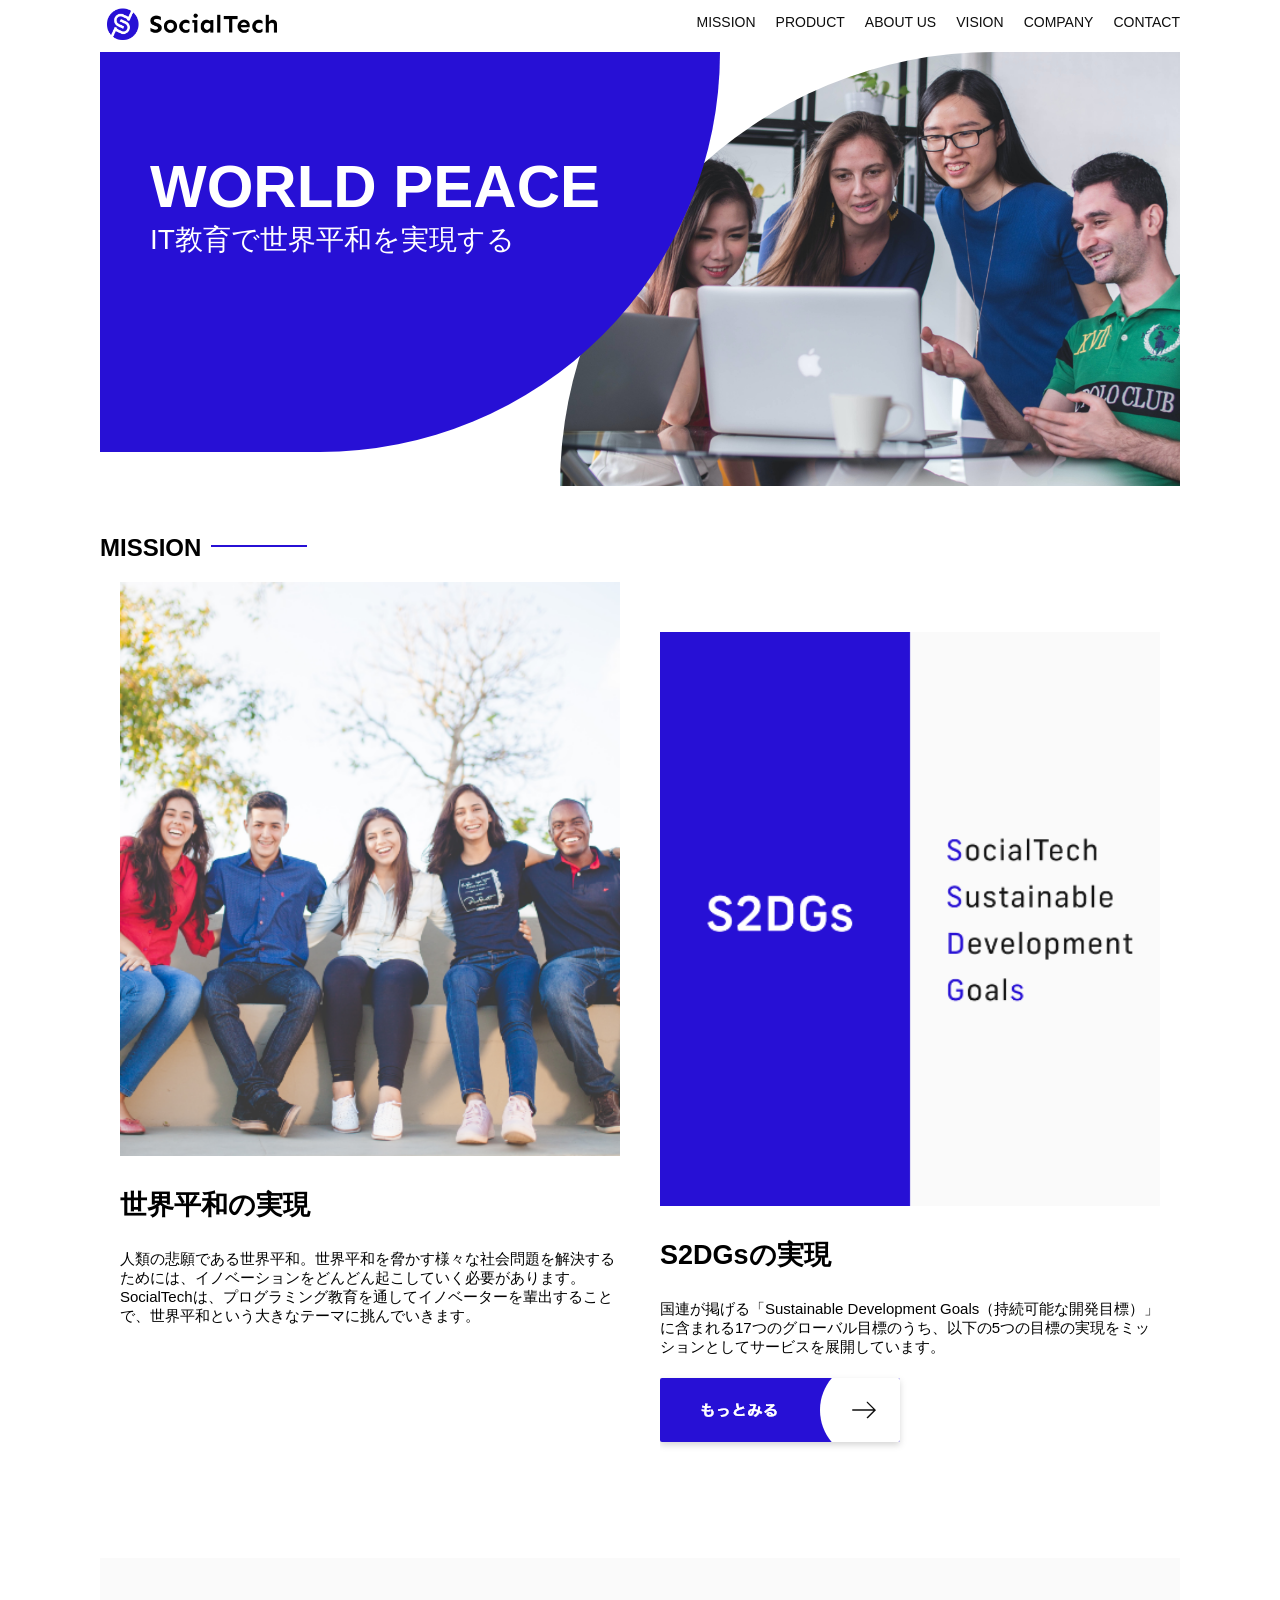
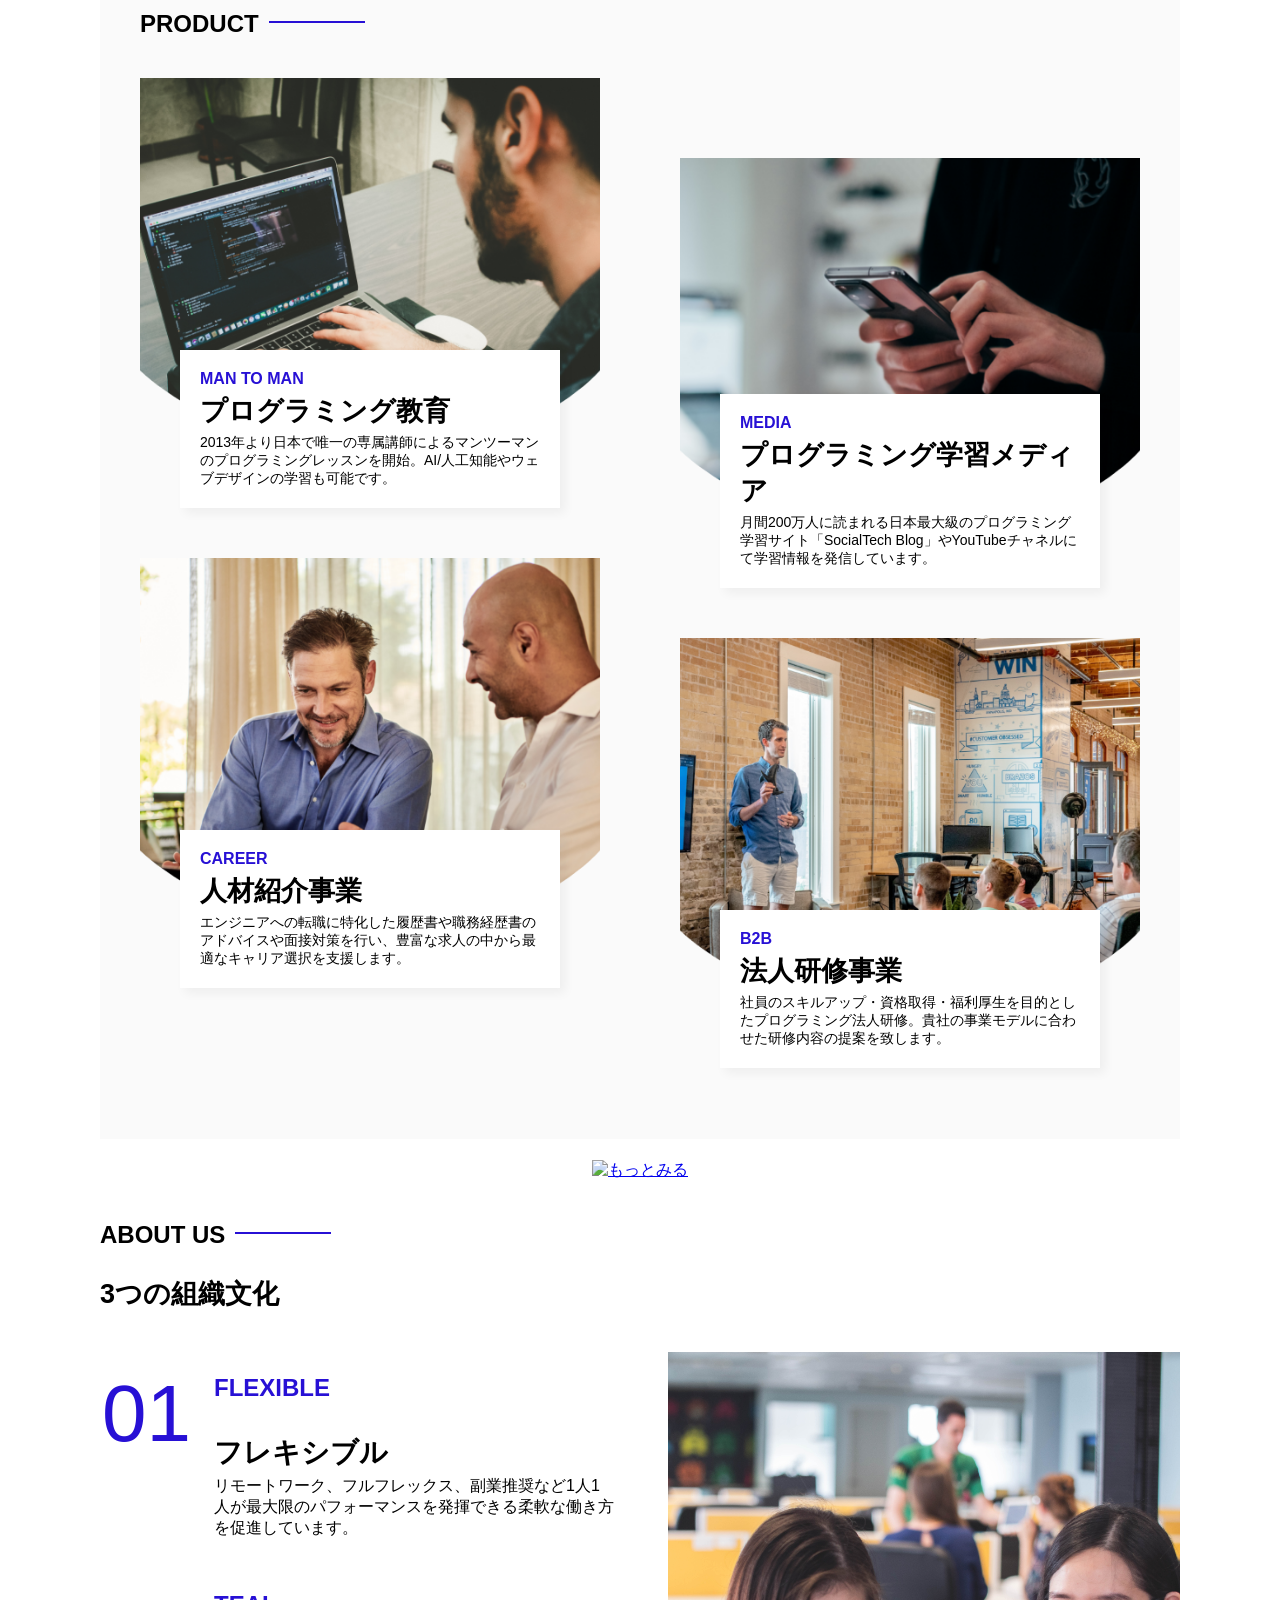
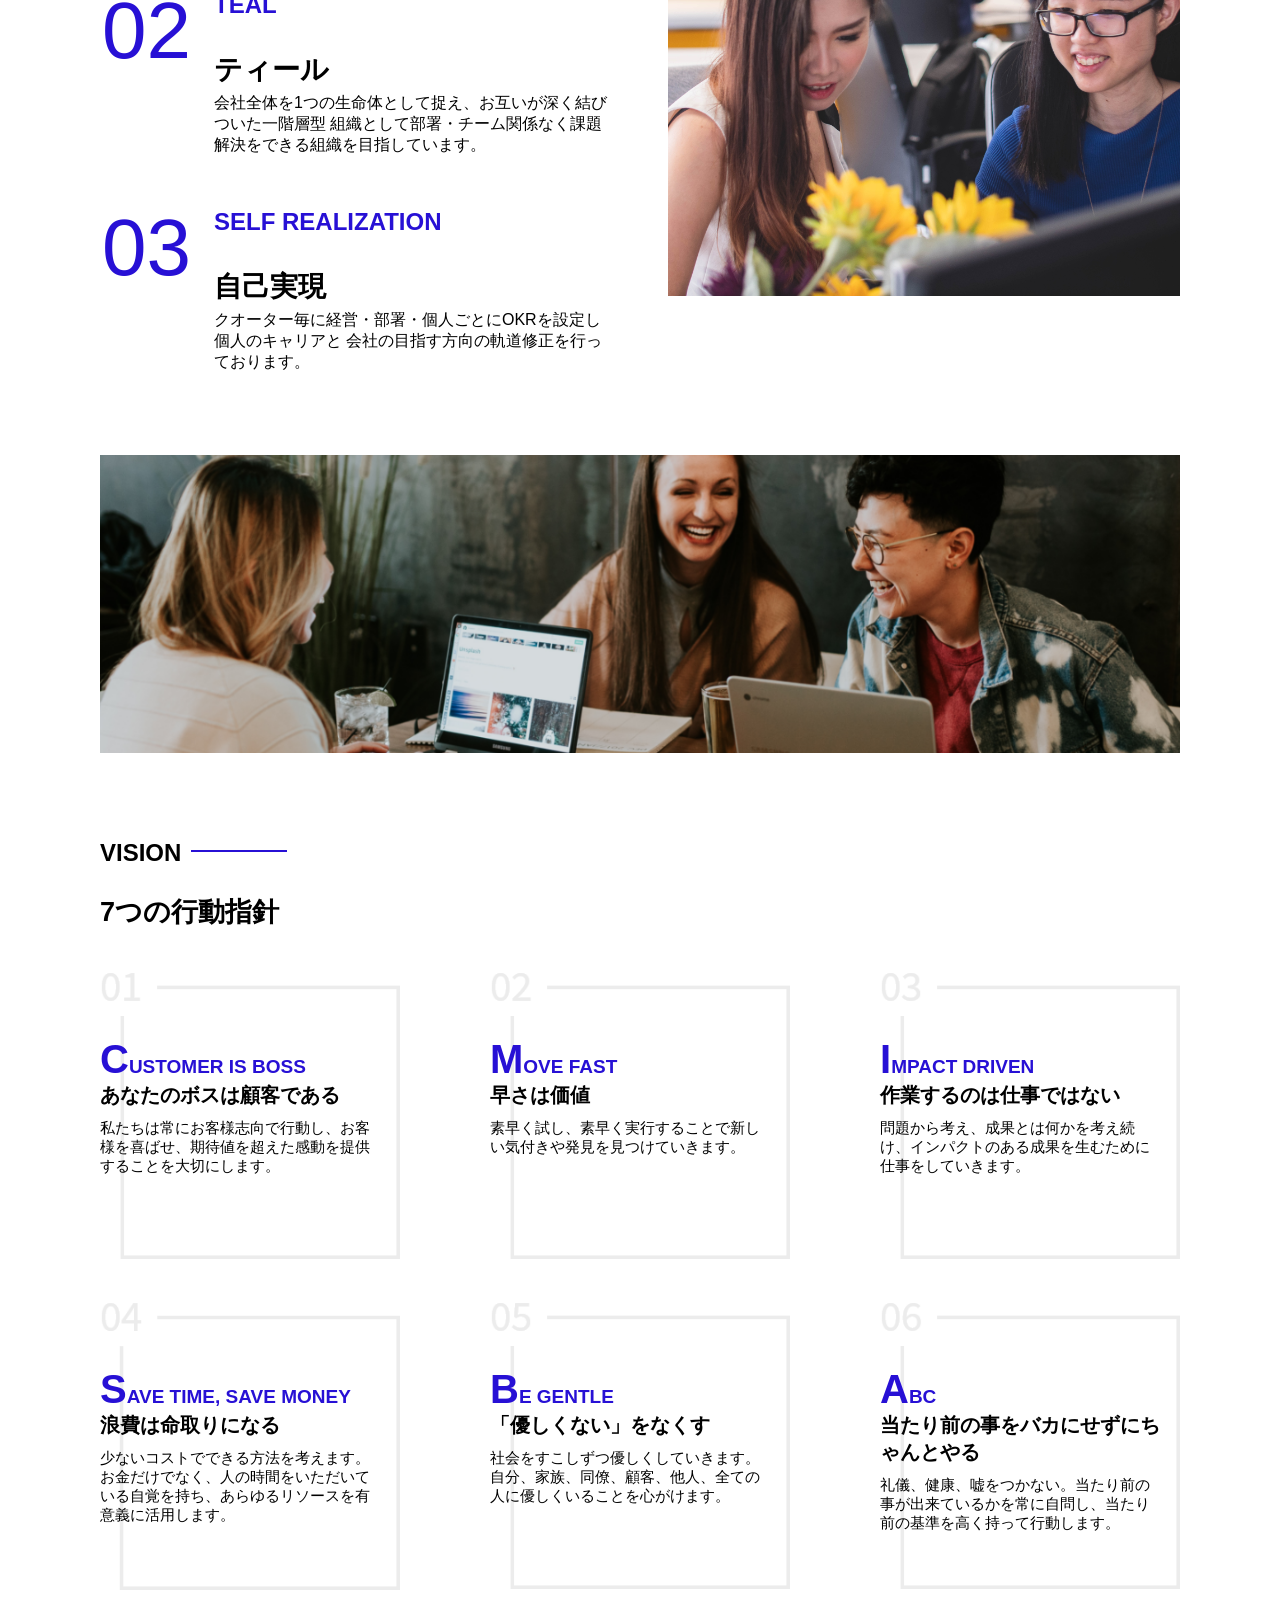
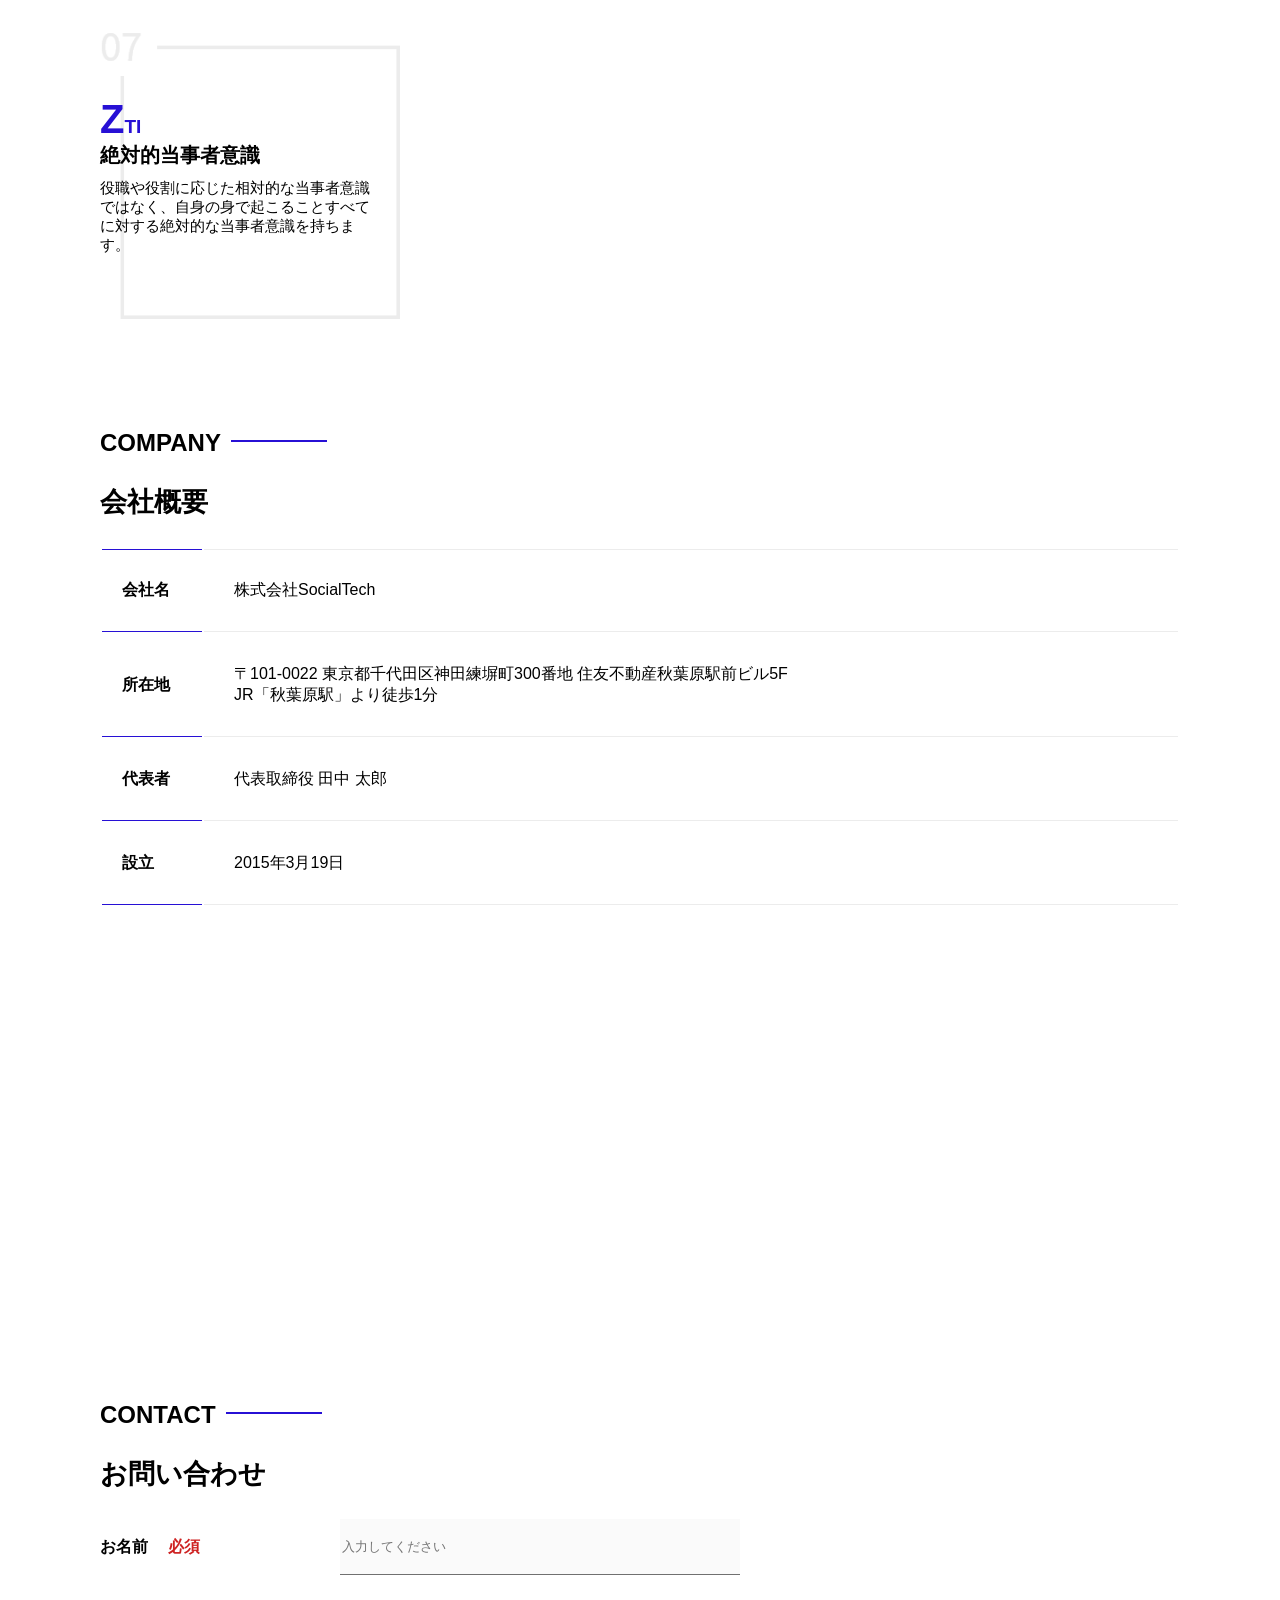
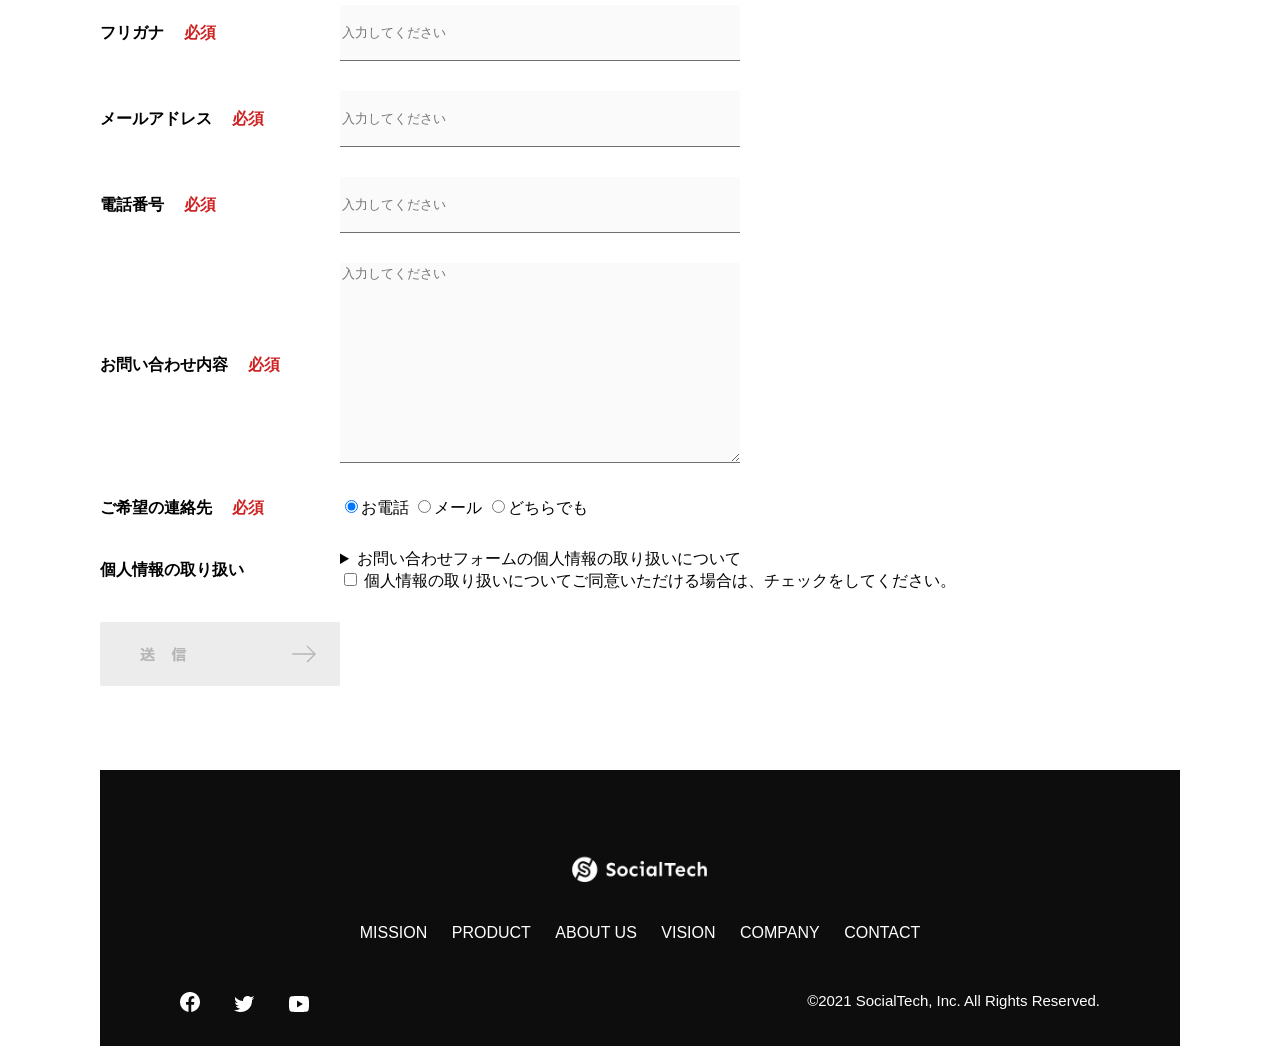
==== commit 97eb1662: "Update print statement from 'Hello' to 'Goodbye'" ====
--- a/kadai_tutorial_output/index.html
+++ b/kadai_tutorial_output/index.html
@@ -92,7 +92,7 @@
 国連が掲げる「Sustainable Development Goals（持続可能な開発目標）」に含まれる17つのグローバル目標のうち、以下の5つの目標の実現をミッションとしてサービスを展開しています。
 </p>
             <a href="https://lms-production-media-store.s3-ap-northeast-1.amazonaws.com/assets/files/39000/mission.html">
-              <img src="images/index/button-more.png" alt="もっとみる">
+              <img src="images/button-more.png" alt="もっとみる">
             </a>
           </div>
         </div>
